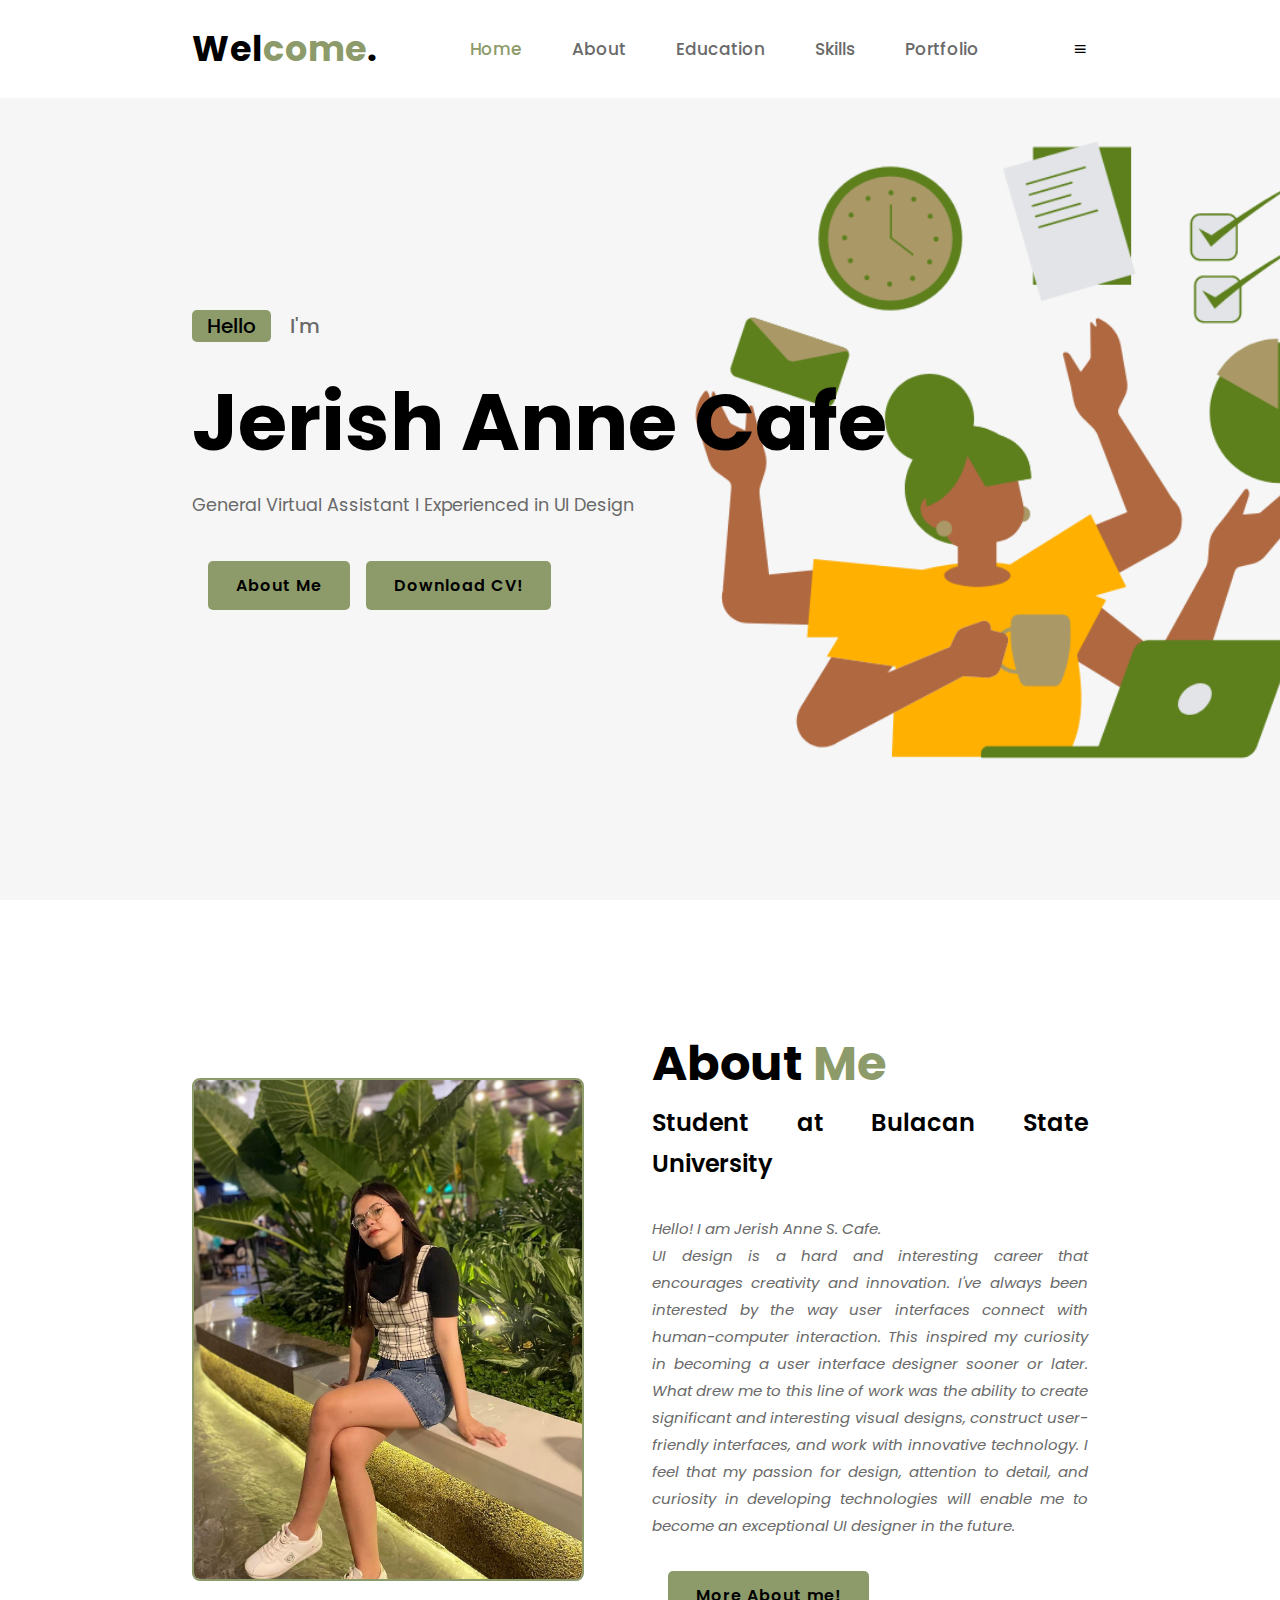
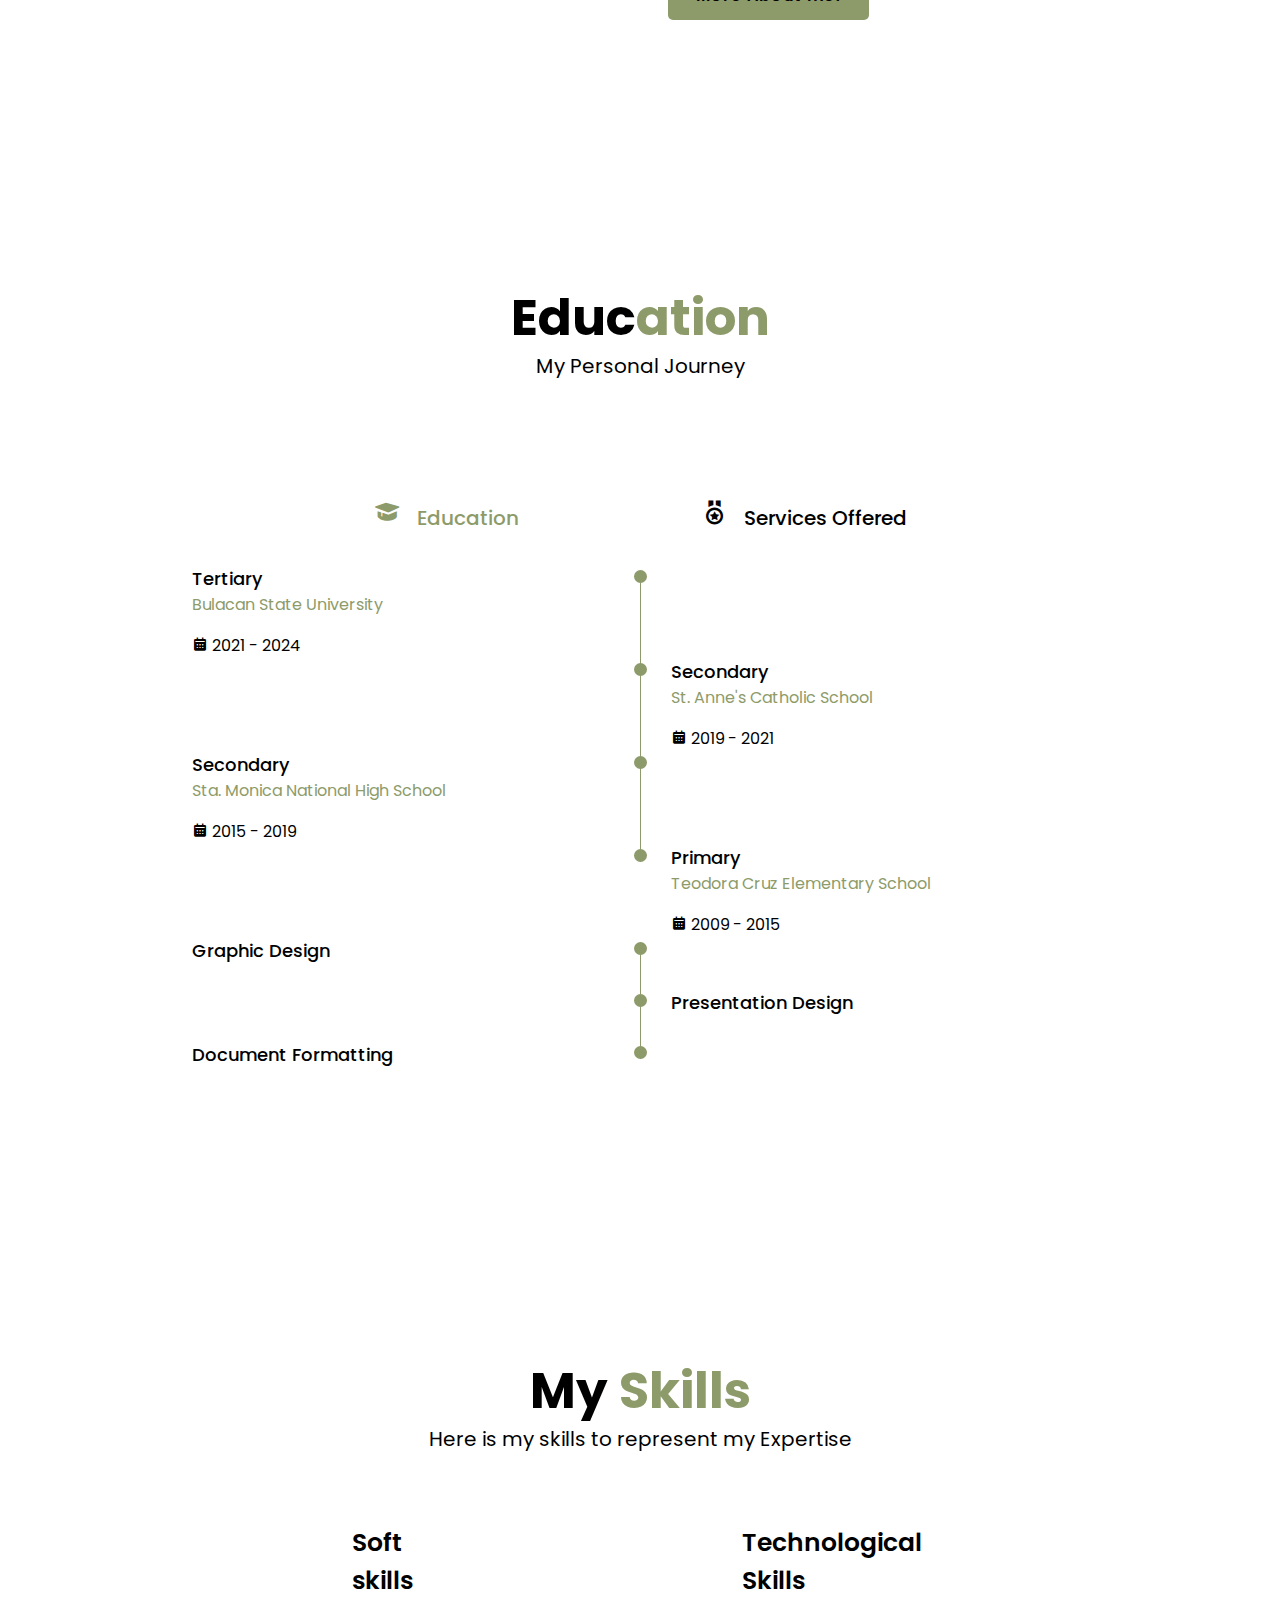
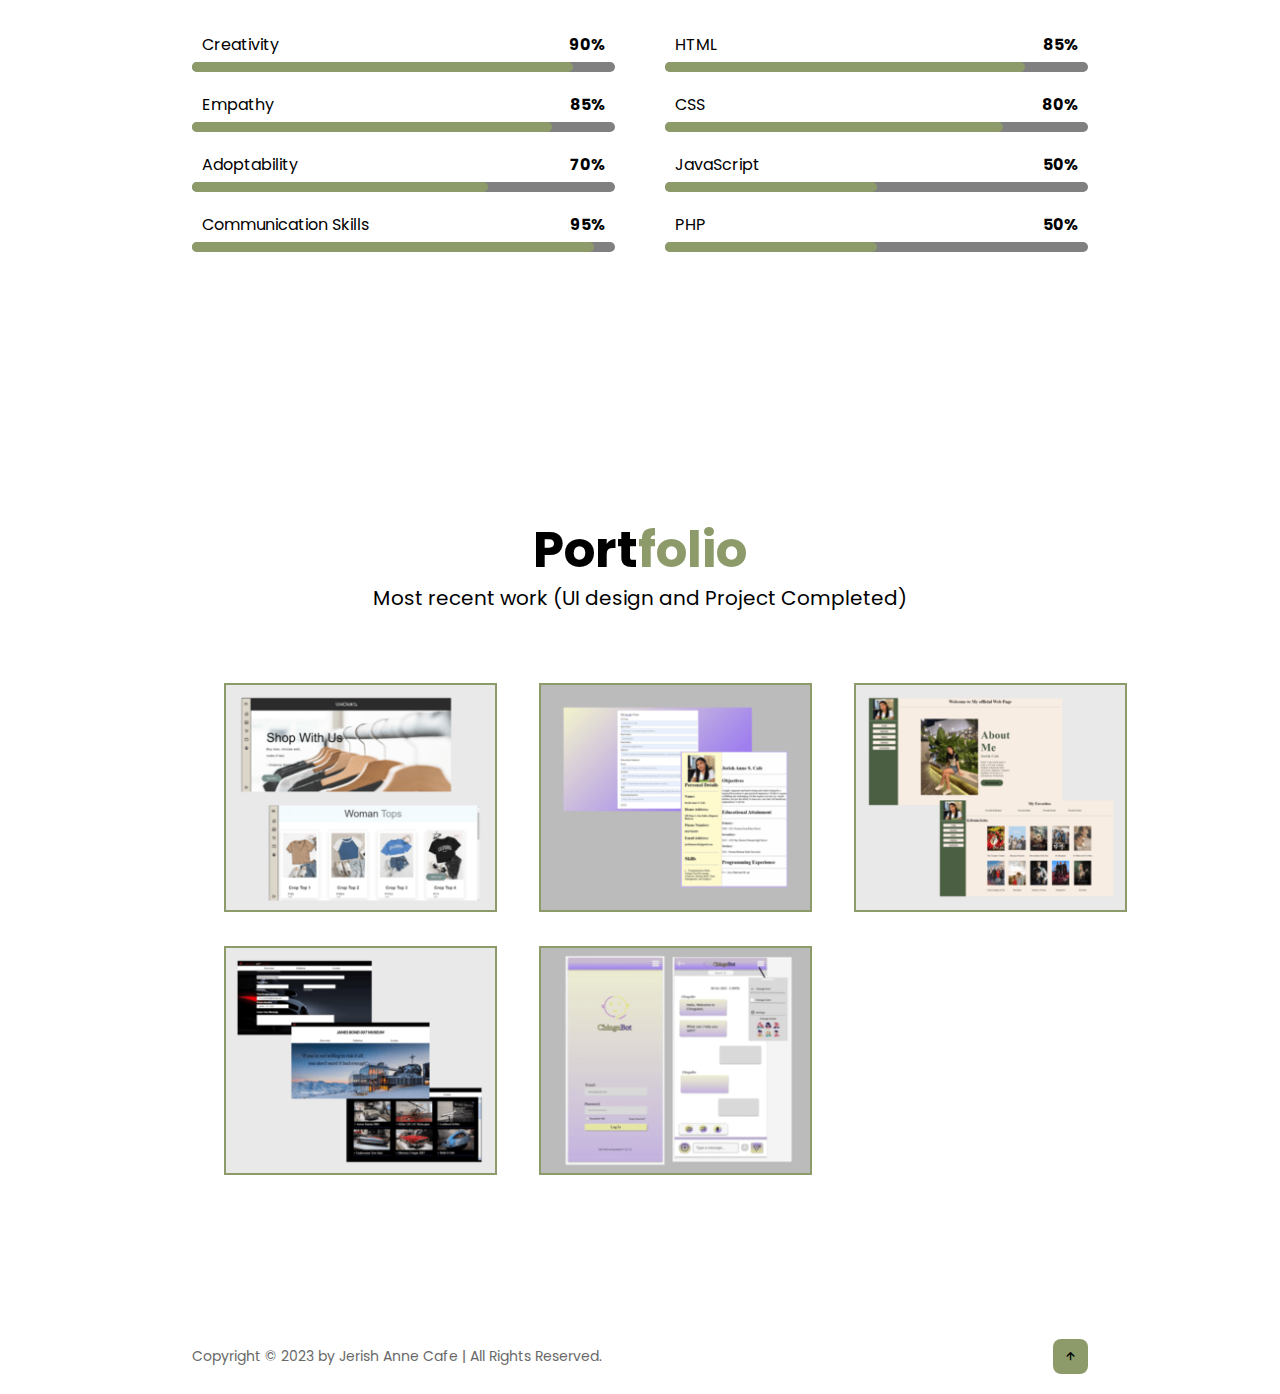
==== index.html @ bf2a4d66 "Update index.html" ====
<!DOCTYPE html>
<html lang="en">

<head>
    <meta charset="UTF-8">
    <meta name="viewport" content="width=device-width, initial-scale=1.0">
    <title> E-Portfolio Website</title>
    <!-- Custom Css Link-->
    <link rel="stylesheet" type="text/css" href="css/style.css">

    <link rel="stylesheet" href="https://unpkg.com/boxicons@latest/css/boxicons.min.css">

    <link rel="preconnect" href="https://fonts.googleapis.com">
    <link rel="preconnect" href="https://fonts.gstatic.com" crossorigin>
    <link href="https://fonts.googleapis.com/css2?family=Poppins:wght@300;400;500;600;700;800;900&display=swap" rel="stylesheet">

</head>

<body>
    <!-- ============================= Header ============================= -->
    <header>
        <a href="#" class="logo">Wel<span>come</span>.</a>

        <ul class="navlist">
            <li><a href="#home" class="active">Home</a></li>
            <li><a href="#about">About</a></li>
            <li><a href="#qualification">Education</a></li>  
            <li><a href="#skill">Skills</a></li>
            <li><a href="#portfolio">Portfolio</a></li>
        </ul>

        <div class="bx bx-menu" id="mennu-icon">
        </div>
    </header>

    <!-- ============================= Home Section ============================= -->
    <section class="home" id="home">
        <div class="home-text">
            <div class="slide">
                <span class="one">Hello</span>
                <span class="two">I'm</span>
            </div>
            <h1>Jerish Anne Cafe</h1>
            <p> General Virtual Assistant I Experienced in UI Design</p>
            <div class="button">
                <a href="#about" class="btn">About Me</a>
                <a href="file/cv.pdf" download="" target="_blank" class="btn">Download CV!</a>
            </div>
        </div>
    </section>

    <!-- ============================= About Me Section ============================= -->
    <section class="about" id="about">
        <div class="about-img">
            <img src="img/self1.jpg">
        </div>

        <div class="about-text">
            <h2>About <span>Me</span></h2>
            <h5>Student at Bulacan State University</h5>
            <p><i>Hello! I am Jerish Anne S. Cafe. <br>
                    UI design is a hard and interesting
                    career that encourages creativity
                    and innovation. I've always been
                    interested by the way user interfaces
                    connect with human-computer interaction.
                    This inspired my curiosity in becoming a
                    user interface designer sooner or later.
                    What drew me to this line of work was the
                    ability to create significant and interesting
                    visual designs, construct user-friendly interfaces,
                    and work with innovative technology. I feel
                    that my passion for design, attention to detail,
                    and curiosity in developing technologies will
                    enable me to become an exceptional UI
                    designer in the future.</i></p>
            <div class="button">
                <a href="more.html" class="btn-m">More About me!</a>
            </div>
        </div>
    </section>

    <!-- ============================= Education Section ============================= -->
    <section class="qualification section" id="qualification">
        <div class="educheader">
            <h2>Educ<span>ation</span></h2>
            <p>My Personal Journey</p>
        </div>

        <div class="qualification_container container">
            <div class="qualification_tabs">
                <div class="qualification_button button--flex qualification__active" data-target='#education'>
                    <i class="bx bxs-graduation qualification_icon"></i>
                    Education
                </div>

                <div class="qualification_button button--flex" data-target='#achievements'>
                    <i class="bx bx-medal qualification_icon"></i>
                    Services Offered
                </div>
            </div>

            <div class="qualification_sections">
                <!-- ============================= Qualification Content 1 ============================= -->
                <div class="qualification_content qualification__active" data-content id="education">
                    <!-- ============================= Qualification 1 ============================= -->
                    <div class="qualification_data">
                        <div>
                            <h3 class="qualification_title">Tertiary</h3>
                            <span class="qualification_subtitle">Bulacan State University</span>
                            <div class="qualification_calendar">
                                <i class='bx bxs-calendar'></i>
                                2021 - 2024
                            </div>
                        </div>

                        <div>
                            <span class="qualification_rounder"></span>
                            <span class="qualification_line"></span>
                        </div>
                    </div>

                    <!-- ============================= Qualification 2 ============================= -->
                    <div class="qualification_data">
                        <div></div>

                        <div>
                            <span class="qualification_rounder"></span>
                            <span class="qualification_line"></span>
                        </div>

                        <div>
                            <h3 class="qualification_title">Secondary</h3>
                            <span class="qualification_subtitle">St. Anne's Catholic School</span>
                            <div class="qualification_calendar">
                                <i class='bx bxs-calendar'></i>
                                2019 - 2021
                            </div>
                        </div>
                    </div>

                    <!-- ============================= Qualification 3 ============================= -->
                    <div class="qualification_data">
                        <div>
                            <h3 class="qualification_title">Secondary</h3>
                            <span class="qualification_subtitle">Sta. Monica National High School</span>
                            <div class="qualification_calendar">
                                <i class='bx bxs-calendar'></i>
                                2015 - 2019
                            </div>
                        </div>

                        <div>
                            <span class="qualification_rounder"></span>
                            <span class="qualification_line"></span>
                        </div>
                    </div>

                    <!-- ============================= Qualification 4 ============================= -->
                    <div class="qualification_data">
                        <div></div>

                        <div>
                            <span class="qualification_rounder"></span>
                            <!-- <span class="qualification_line"></span> -->
                        </div>

                        <div>
                            <h3 class="qualification_title">Primary</h3>
                            <span class="qualification_subtitle">Teodora Cruz Elementary School</span>
                            <div class="qualification_calendar">
                                <i class='bx bxs-calendar'></i>
                                2009 - 2015
                            </div>
                        </div>
                    </div>

                </div>

                <!-- ============================= Qualification Content 2 ============================= -->
                <div class="qualification_content" data-content id="achievements">
                    <!-- ============================= Qualification 2.1 ============================= -->
                    <div class="qualification_data">
                        <div>
                            <h3 class="qualification_title">Administrative Task</h3>
                            <span class="qualification_subtitle"></span>
                            <div class="qualification_calendar">
                        
                            </div>
                        </div>

                        <div>
                            <span class="qualification_rounder"></span>
                            <span class="qualification_line"></span>
                        </div>
                    </div>

                    <!-- ============================= Qualification 2.2============================= -->
                    <div class="qualification_data">
                        <div></div>

                        <div>
                            <span class="qualification_rounder"></span>
                            <span class="qualification_line"></span>
                        </div>

                        <div>
                            <h3 class="qualification_title">UI Design</h3>
                            <span class="qualification_subtitle"></span>
                                
                                
                            </div>
                        </div>
                    </div>

                    <!-- ============================= Qualification 2.3 ============================= -->
                    <div class="qualification_data">
                        <div>
                            <h3 class="qualification_title">Graphic Design</h3>
                            <span class="qualification_subtitle"></span>
                        
                        </div>

                        <div>
                            <span class="qualification_rounder"></span>
                            <span class="qualification_line"></span>
                        </div>
                    </div>

                    <!-- ============================= Qualification 2.2============================= -->
                    <div class="qualification_data">
                        <div></div>

                        <div>
                            <span class="qualification_rounder"></span>
                            <span class="qualification_line"></span>
                        </div>

                        <div>
                            <h3 class="qualification_title">Presentation Design</h3>
                           <span class="qualification_subtitle"></span>
                          
                        </div>
                    </div>

                    <!-- ============================= Qualification 2.3 ============================= -->
                    <div class="qualification_data">
                        <div>
                            <h3 class="qualification_title">Document Formatting</h3>
                            <span class="qualification_subtitle"></span>
                             
                        </div>

                        <div>
                            <span class="qualification_rounder"></span>
                        </div>
                    </div>

                </div>
            </div>
        </div>
    </section>

    <!-- ============================= Skills Section ============================= -->
    <section class="skills" id="skill">
        <div class="skillheader">
            <h2>My <span>Skills</span></h2>
            <p>Here is my skills to represent my Expertise</p>
        </div>

        <div class="skills-container container">
            <div class="skills_tabs">
                <div class="skills_title">
                    Soft skills
                </div>

                <div class="skills_title">
                    Technological Skills
                </div>
            </div>
            <div class="skill_main">
                <div class="skill_bar">
                    <div class="info">
                        <p>Creativity</p>
                        <p class="percent">90%</p>
                    </div>

                    <div class="bar">
                        <span class="creativity"></span>
                    </div>
                </div>

                <div class="skill_bar">
                    <div class="info">
                        <p>HTML</p>
                        <p class="percent">85%</p>
                    </div>

                    <div class="bar">
                        <span class="html"></span>
                    </div>
                </div>

                <div class="skill_bar">
                    <div class="info">
                        <p>Empathy</p>
                        <p class="percent">85%</p>
                    </div>

                    <div class="bar">
                        <span class="empathy"></span>
                    </div>
                </div>

                <div class="skill_bar">
                    <div class="info">
                        <p>CSS</p>
                        <p class="percent">80%</p>
                    </div>

                    <div class="bar">
                        <span class="css"></span>
                    </div>
                </div>

                <div class="skill_bar">
                    <div class="info">
                        <p>Adoptability</p>
                        <p class="percent">70%</p>
                    </div>

                    <div class="bar">
                        <span class="adoptability"></span>
                    </div>
                </div>

                <div class="skill_bar">
                    <div class="info">
                        <p>JavaScript</p>
                        <p class="percent">50%</p>
                    </div>

                    <div class="bar">
                        <span class="java"></span>
                    </div>
                </div>

                <div class="skill_bar">
                    <div class="info">
                        <p>Communication Skills</p>
                        <p class="percent">95%</p>
                    </div>

                    <div class="bar">
                        <span class="communication"></span>
                    </div>
                </div>

                <div class="skill_bar">
                    <div class="info">
                        <p>PHP</p>
                        <p class="percent">50%</p>
                    </div>

                    <div class="bar">
                        <span class="php"></span>
                    </div>
                </div>

            </div>
    </section>

    <!-- ============================= Portfolio Section ============================= -->
    <section class="portfolio" id="portfolio">
        <div class="portfolioheader">
            <h2>Port<span>folio</span></h2>
            <p>Most recent work (UI design and Project Completed)</p>
        </div>

        <div class="row">
            <div class="portfolio_item" data-category="project">
                <div class="portfolio_item_inner">
                    <div class="portfolio_item_thumbnail">
                        <img src="img/project1.png" alt="">
                        <div class="mask"></div>
                    </div>
                    <span class="term">Project</span>
                    <h3 class="portfolio_item_title">Ecommerce Website</h3>
                </div>
            </div>

            <div class="portfolio_item" data-category="project">
                <div class="portfolio_item_inner">
                    <div class="portfolio_item_thumbnail">
                        <img src="img/project2.png" alt="">
                        <div class="mask"></div>
                    </div>
                    <span class="term">Project</span>
                    <h3 class="portfolio_item_title">Curriculum Vitae</h3>
                </div>
            </div>

            <div class="portfolio_item" data-category="design">
                <div class="portfolio_item_inner">
                    <div class="portfolio_item_thumbnail">
                        <img src="img/project3.png" alt="">
                        <div class="mask"></div>
                    </div>
                    <span class="term">Project</span>
                    <h3 class="portfolio_item_title">Online Resume</h3>
                </div>
            </div>

            <div class="portfolio_item" data-category="design">
                <div class="portfolio_item_inner">
                    <div class="portfolio_item_thumbnail">
                        <img src="img/design1.png" alt="">
                        <div class="mask"></div>
                    </div>
                    <span class="term">Design</span>
                    <h3 class="portfolio_item_title">Museum Website - Design</h3>
                </div>
            </div>

            <div class="portfolio_item" data-category="design">
                <div class="portfolio_item_inner">
                    <div class="portfolio_item_thumbnail">
                        <img src="img/design2.png" alt="">
                        <div class="mask"></div>
                    </div>
                    <span class="term">Design</span>
                    <h3 class="portfolio_item_title">Chingubot - Chatbot Design</h3>
                </div>
            </div>

        </div>
        </div>
        </div>
    </section>

    <!-- ============================= Footer Section ============================= -->
    <section class="end">
        <div class="last_text">
            <p>Copyright © 2023 by Jerish Anne Cafe | All Rights Reserved.</p>
        </div>

        <div class="top">
            <a href="#home"><i class='bx bx-up-arrow-alt'></i></a>
        </div>
    </section>
    <!-- ============================= Custom Js Link =============================  -->

    <script type="text/javascript" src="script.js"></script>


</body>
</html>
---- css/style.css ----
*{
    padding: 0;
    margin: 0;
    box-sizing: border-box;
    font-family: 'Poppins', sans-serif;
    text-decoration: none;
    list-style: none;
    scroll-behavior: smooth;
}
:root{
    --bg-color: white;
    --second-bg-color: #202020;
    --text-color: black;
    --second-color: #696969;
    --main-color: #8D9B6A;
    --big-font: 5rem;
    --h2-font: 3rem;
    --p-font: 1.1rem;
    --m-1-5: 1.5rem;
}
body{
    background: var(--bg-color);
    color: var(--text-color);
}
header{
    position: fixed;
    width: 100%;
    top: 0;
    right: 0;
    z-index: 1000;
    display: flex;
    align-items: center;
    justify-content: space-between;
    background: white;
    padding: 22px 15%;
    border-bottom: 1px solid transparent;
    transition: all .45s ease;
}
.logo{
    color: var(--text-color);
    font-size: 35px;
    font-weight: 700;
    letter-spacing: 1px;
}
span{
    color: var(--main-color);
}
.navlist{
    display: flex;
}
.navlist a{
    color: var(--second-color);
    font-size: 17px;
    font-weight: 500;
    margin: 0 25px;
    transition: all .45s ease;
}
.navlist a:hover{
    color: var(--main-color);
}
.navlist a.active{
    color: var(--main-color);
}
#menu-icon{
    font-size: 35px;
    color: var(--text-color);
    z-index: 10001;
    cursor: pointer;
    margin-left: 25px;
    display: none; 
}
section{
    padding: 140px 15% 120px;
}
.home{
    position: relative;
    height: 100vh;
    width: 100%;
    background-image: url("../img/home.jpg");
    background-size: cover;
    background-position: center;
    display: flex;
    align-items: center;
    justify-content: flex-start;
}
.slide{
    margin-bottom: 20px;
}
.one{
    display: inline-block;
    margin-right: 15px;
    height: 32px;
    padding: 0 15px;
    line-height: 32px;
    font-size: 20px;
    font-weight: 500;
    border-radius: 5px;
    background: var(--main-color);
    color: var(--text-color);
}
.two{
    display: inline-block;
    color: var(--second-color);
    font-size: 20px;
    font-weight: 500;
}
.home-text h1{
    font-size: var(--big-font);
    font-weight: 700;
    color: var(--text-color);
    list-style: 1.1;
    margin: 0 0 8px;
}
.home-text h3{
    color: var(--text-color);
    margin: 0 0 35px;
    font-size: 3rem;
    font-weight: 700;
    line-height: 1.1;
}
.home-text p{
    color: var(--second-color);
    font-size: var(--p-font);
    line-height: 1.8;
    margin-bottom: 40px;
}
.button{
    display: inline-flex;
    align-items: center;
    justify-content: center;
}
.btn{
    display: inline-block;
    padding: 12px 28px;
    background: var(--main-color);
    border-radius: 5px;
    color: var(--text-color);
    font-size: 1rem;
    letter-spacing: 1px;
    font-weight: 600;
    transition: all .45s ease;
    margin-left: 1rem;
}
.btn:hover{
    transform: scale(0.9);
}
header.sticky{
    background: var(--bg-color);
    border-bottom: 1px solid black;
    padding: 12px 15%;
}
/* ============================= Home Page Design ============================= */
.about{
    display: grid;
    grid-template-columns: repeat(2, 1fr);
    align-items: center;
    gap: 1.5rem;
}
.about-img img{
    max-width: 530px;
    height: auto;
    width: 90%;
    border-radius: 8px;
}
.about-text h2{
    font-size: var(--h2-font);
    line-height: 1;
}
.about-text h5{
    font-size: 24px;
    font-weight: 600;
    color: var(--text-color);
    line-height: 1.7;
    margin: 15px 0 30px;
    text-align: justify;
}
.about-text p{
    color: var(--second-color);
    font-size: 15px;
    line-height: 1.8;
    margin-bottom: 2rem;
    text-align: justify;
    text-justify: inter-word;
}
.btn-m{
    display: inline-block;
    padding: 10px 28px;
    background: var(--main-color);
    border-radius: 5px;
    color: var(--text-color);
    font-size: 1rem;
    letter-spacing: 1px;
    font-weight: 600;
    transition: all .45s ease;
    margin-right: 1rem;
}
.btn-m:hover{
    transform: scale(0.9);
}
/* ============================= Certificates Design ============================= */
.certiheader{
    width: 100%;
    margin-bottom: 70px;
    display: grid;
    place-items: center;
    text-align: center;
}
.certiheader h2{
    font-size: 50px;
    margin-bottom: -5px;
}
.certiheader p{
    font-size: 20px;
}
.certiheader h2 span{
    color: var(--main-color);
}
img{
    max-width: 100%;
    height: auto;
    vertical-align: middle;
    display: inline-block;
    border: 2px solid var(--main-color);
}
.grid_wrapper > div {
    display: flex;
    justify-content: center;
    align-items: center;
}
.grid_wrapper > div > img {
    width: 100%;
    height: 100%;
    object-fit: cover;
    border-radius: 5px
}
.grid_wrapper {
    display: grid;
    grid-gap: 10px;
    grid-template-columns: repeat(auto-fit, minmax(250px, 1fr));
    grid-auto-rows: 200px;
    grid-auto-flow: dense;
}
.grid_wrapper .wide {
    grid-column: span 2;
}
.grid_wrapper .tall {
    grid-row: span 2;
}
.grid_wrapper .big {
    grid-column: span 2;
    grid-row: span 2;
}
/* ============================= Character References Design ============================= */
.references{
    padding: 40px 0;
    background: var(--bg-color);
    color: var(--second-bg-color);
    text-align: center;
}
.inner{
    max-width: 1000px;
    margin: auto;
    overflow: hidden;
    padding: 0 20px;
}
.border{
    width: 160px;
    height: 5px;
    background: var(--main-color);
    margin: 26px auto;
}
.rows{
    display: flex;
    flex-wrap: wrap;
    justify-content: center;
}
.col{
    flex: 33.33%;
    max-width: 33.33%;
    box-sizing: border-box;
    padding: 15px;
    /* display: grid;
    grid-template-columns: repeat(2, 1fr); */
}
.reference{
    background: #fff;
    padding: 30px;
}
.reference img{
    border: none;
    width: 100px;
    height: 100px;
    border-radius: 50%;
}
.name{
    font-size: 20px;
    text-transform: uppercase;
    margin: 20px 0;
}
.buttons{
    display: inline-flex;
    align-items: center;
    justify-content: center;
}
.btn-m{
    display: inline-block;
    padding: 12px 28px;
    background: var(--main-color);
    border-radius: 5px;
    color: var(--text-color);
    font-size: 1rem;
    letter-spacing: 1px;
    font-weight: 600;
    transition: all .45s ease;
    margin-left: 1rem;
}
.btn-m:hover{
    transform: scale(0.9);
}
/*============================= Qualification Page Design =============================*/
.educheader{
    width: 100%;
    margin-bottom: 70px;
    display: grid;
    place-items: center;
    text-align: center;
}
.educheader h2{
    font-size: 50px;
    margin-bottom: -5px;
}
.educheader p{
    font-size: 20px;
}
.educheader h2 span{
    color: var(--main-color);
}
.section_title{
    font-size: var(--h2-font);
    line-height: 1;
    text-align: center;
}
.section_subtitle{
    font-size: 24px;
    color: var(--main-color);
    text-align: center;
} 
.qualification_container{
    align-content: center;
}
.qualification_tabs{
    display: flex;
    justify-content: space-evenly;
    margin-top: 3rem;
    margin-bottom: 2rem;
}
.qualification_button{
    font-size: 20px;
    font-weight: 500;
    cursor: pointer;
    align-items: center;
}
.qualification_button:hover{
    color: var(--main-color);
}

.qualification_icon{
    font-size: 1.8rem;
    margin-right: 10px;
}
.qualification_data{
    display: grid;
    grid-template-columns: 1fr max-content 1fr;
    column-gap: 1.5rem;
}
.qualification_title{
    font-size: 18px;
    font-weight: 500;
}
.qualification_subtitle{
    display: inline-block;
    font-size: 16px;
    margin-bottom: 1rem;
}
.qualification_calendar{
    font-size: 1rem;
    color: var(--text-color);
}
.qualification_rounder{
    display: inline-block;
    width: 13px;
    height: 13px;
    background-color: var(--main-color);
    border-radius: 50%;
}
.qualification_line{
    display: block;
    width: 1px;
    height: 100%;
    background-color: var(--main-color);
    transform: translate(6px, -7px);
}
.qualification [data-content]{
    display: none; 
} 
.qualification__active[data-content]{
    display: block;
}
.qualification_button.qualification__active{
    color: var(--main-color);
}  
/*============================= Skills Page Design =============================*/
#skills{
    width: 100%;
    height: auto;
    padding: 20px 13%;
    background-color: var(--bg-color);
}
.skillheader{
    width: 100%;
    margin-bottom: 70px;
    display: grid;
    place-items: center;
    text-align: center;
}
.skillheader h2{
    font-size: 50px;
    margin-bottom: -5px;
}
.skillheader p{
    font-size: 20px;
}
.skillheader h2 span{
    color: var(--main-color);
}
.skills_tabs{
    display: flex;
    justify-content: space-evenly;
    margin-top: 2rem;
    margin-bottom: 2rem;
}
.skills_title{
    font-size: 25px;
    font-weight: 600;
    padding-left: 10rem;
    padding-right: 8rem;
    justify-content: center;

}
.skill_main{
    width: 100%;
    display: grid;
    grid-template-columns: repeat(2, 1fr);
    grid-column-gap: 50px;
    grid-row-gap: 20px;

}
.skill_main .skill_bar .info{
    display: flex;
    justify-content: space-between;
    padding: 0 10px;
}
.skill_bar .info .percent{
    font-weight: bold;
}
.skill_bar .bar{
    width: 100%;
    height: 10px;
    position: relative;
    background-color: gray;
    border-radius: 25px;
    margin-top: 5px;
}
.skill_bar .bar span{
    width: 50%;
    height: 100%;
    position: absolute;
    background-color: var(--main-color);
    border-radius: 25px;
}
.skill_bar .bar .creativity{
    width: 90%;
}
.skill_bar .bar .empathy{
    width: 85%;
}
.skill_bar .bar .adoptability{
    width: 70%;
}
.skill_bar .bar .communication{
    width: 95%;
}
.skill_bar .bar .html{
    width: 85%;
}
.skill_bar .bar .css{
    width: 80%;
}
.skill_bar .bar .java{
    width: 50%;
}
.skill_bar .bar .php{
    width: 50%;
}
/*============================= Portfolio Page Design =============================*/
.portfolioheader{
    width: 100%;
    margin-bottom: 70px;
    display: grid;
    place-items: center;
    text-align: center;
}
.portfolioheader h2{
    font-size: 50px;
    margin-bottom: -5px;
}
.portfolioheader p{
    font-size: 20px;
}
.portfolioheader h2 span{
    color: var(--main-color);
}
.row{
    display: grid;
    grid-template-columns: repeat(3, 2fr);
    grid-column-gap: 10px;
    grid-row-gap: 10px;
}
.portfolio_item{
    flex: 0 0 250%;
    max-width: 280%;  
    margin-bottom: 1.5rem;
    padding-left: 2rem;
}
.portfolio_item hide{
    display: none;
}
.portfolio_item show{
    display: block;
    animation: showItem 0.5s ease;
}
.portfolio_item_inner{
    position: relative;
    overflow: hidden;
    object-fit: contain;
    height: 229px;
    width: 273px; 
    align-items: center;
    justify-content: center;
}
.portfolio_item .mask{
    background: rgba(0,0,0,.9);
    position: absolute;
    left: 0;
    top: 0;
    height: 250%;
    width: 280%;
    opacity: 0;
    transition: 0.3s;
}
.portfolio_item_inner:hover .mask{
    opacity: 0.9;
}
.portfolio_item .term{
    color: #fff;
    background: var(--main-color);
    border-bottom-left-radius: 0.98rem;
    border-bottom-right-radius: 0.98rem;
    position: absolute;
    top: 0;
    left: 10px;
    font-size: 10px;
    display: inline-block;
    padding: 0.19rem 0.625rem;
    transform: translateY(-40px);
    transition: 0.3s;
}
.portfolio_item h3{
    color: #fff;
    font-size: 1.25rem;
    margin: 0 0 0.98rem;
    padding: 0 1.25rem;
    position: absolute;
    top: 3.75rem;
    transition: 0.3s;
    transform: translateY(30px);
    opacity: 0;
} 
.portfolio_item_inner:hover h3, .portfolio_item_inner:hover span{
    opacity: 1;
    transform: translateY(0);
}
/*============================= Footer Design =============================*/
.end{
    padding: 20px 15%;
    display: flex;
    flex-wrap: wrap;
    align-items: center;
    justify-content: space-between;
    gap: 2rem;
    background: var(--bg-color);
}
.last_text p{
    color: var(--second-color);
    font-size: 14px;
}
.top i{
    padding: 10px;
    border-radius: 8px;
    font-size: 15px;
    color: var(--text-color);
    background: var(--main-color);
}
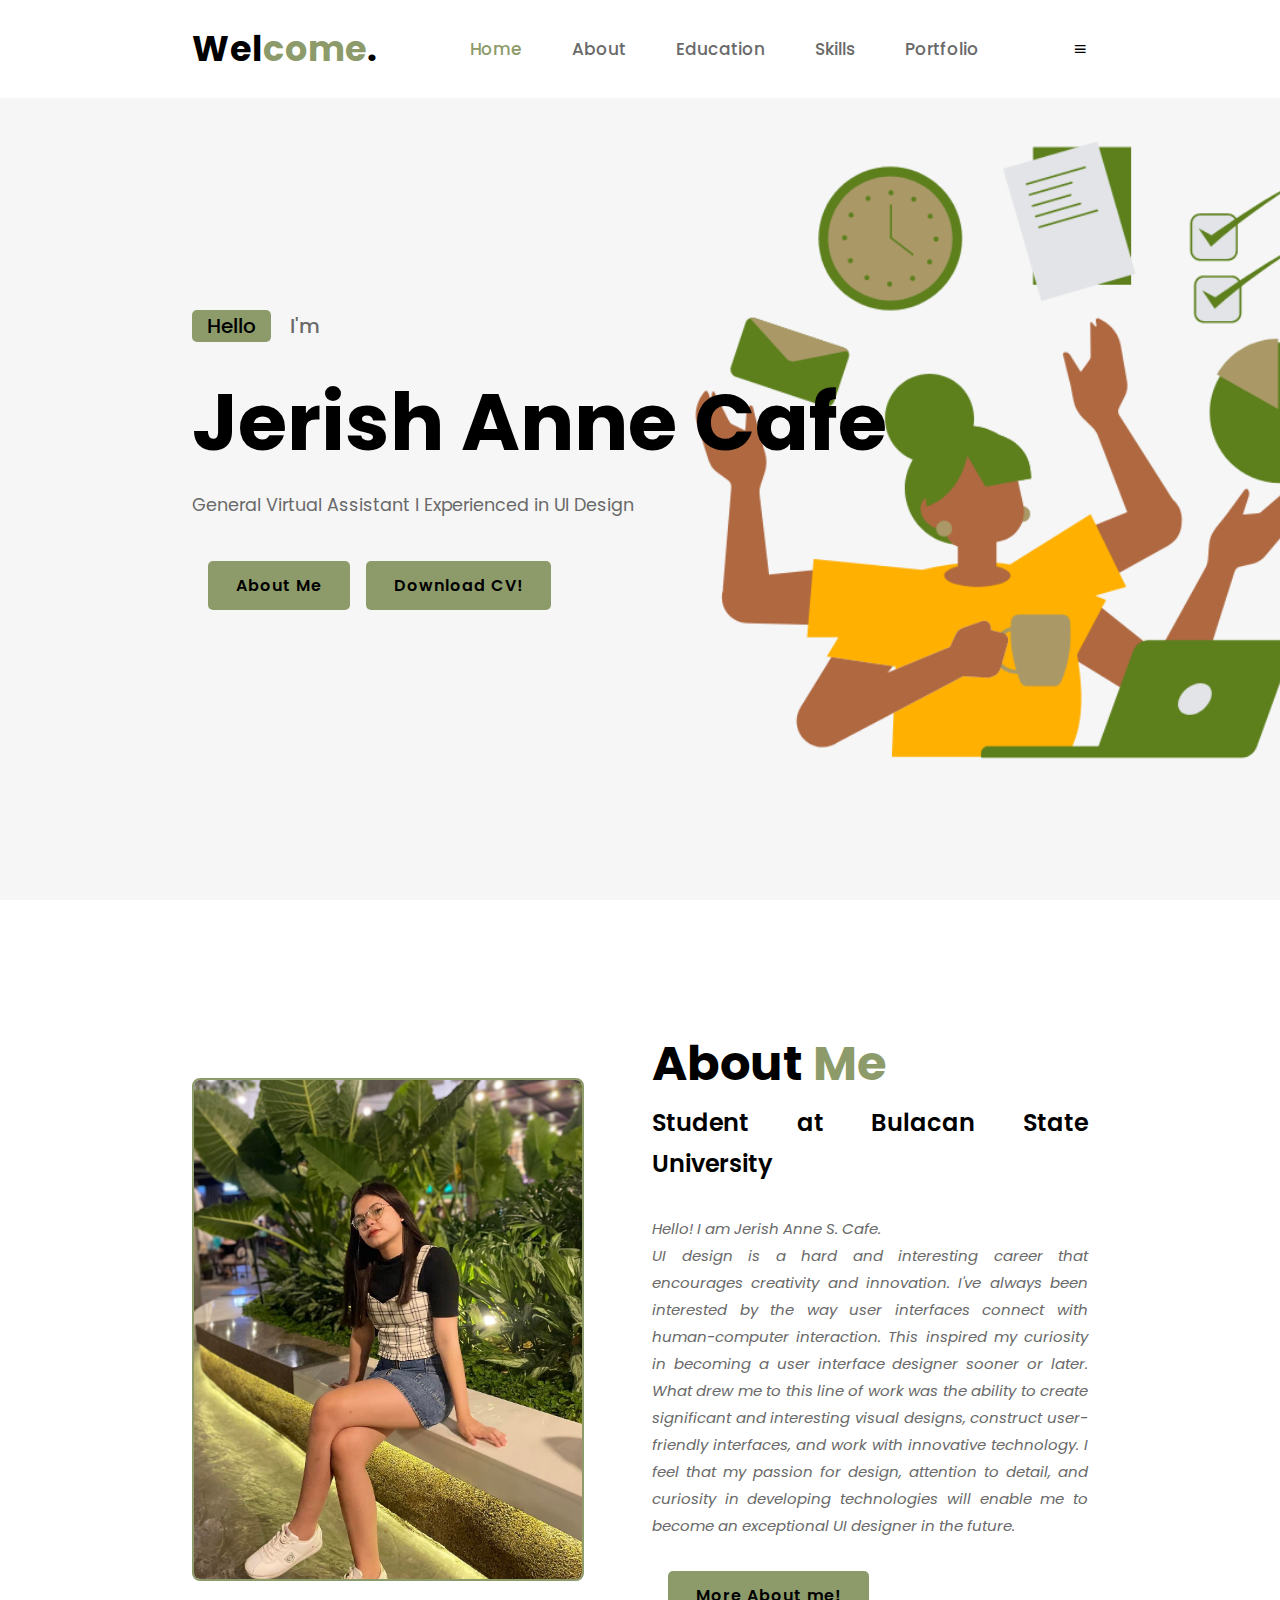
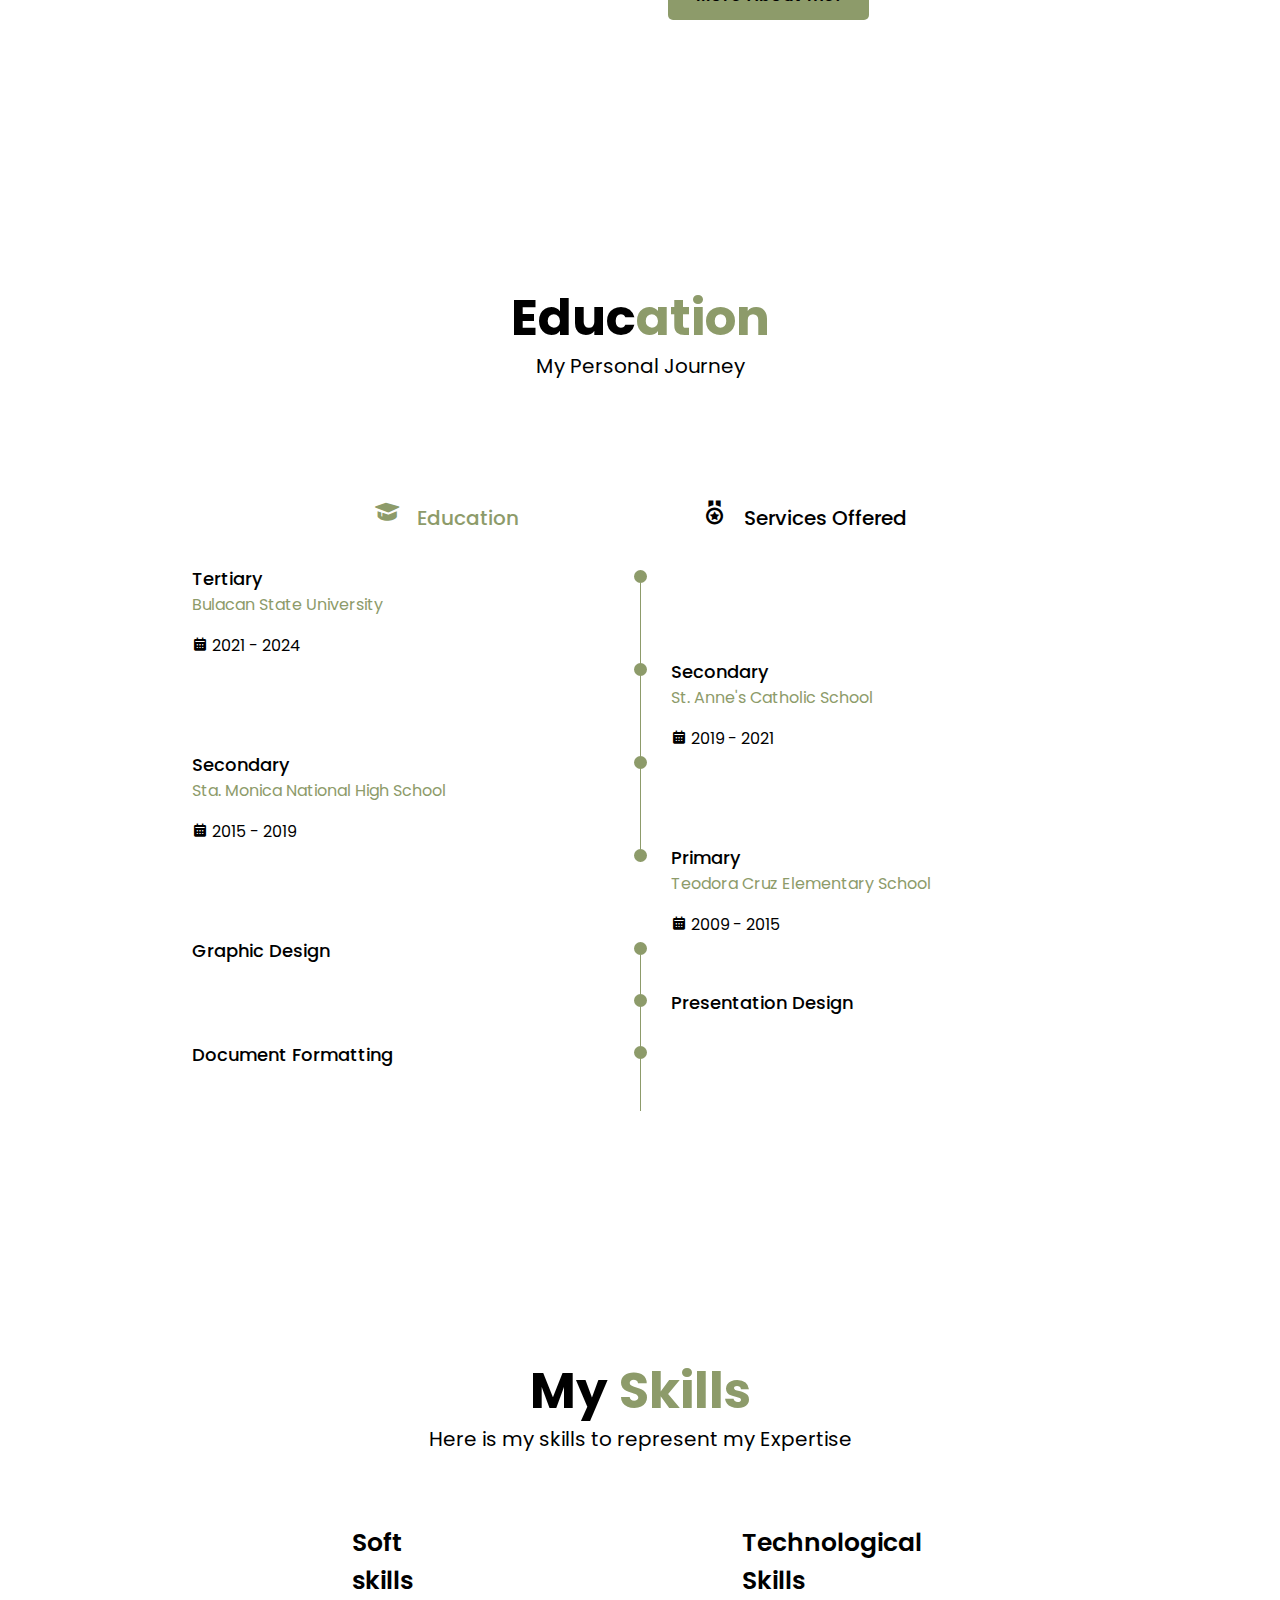
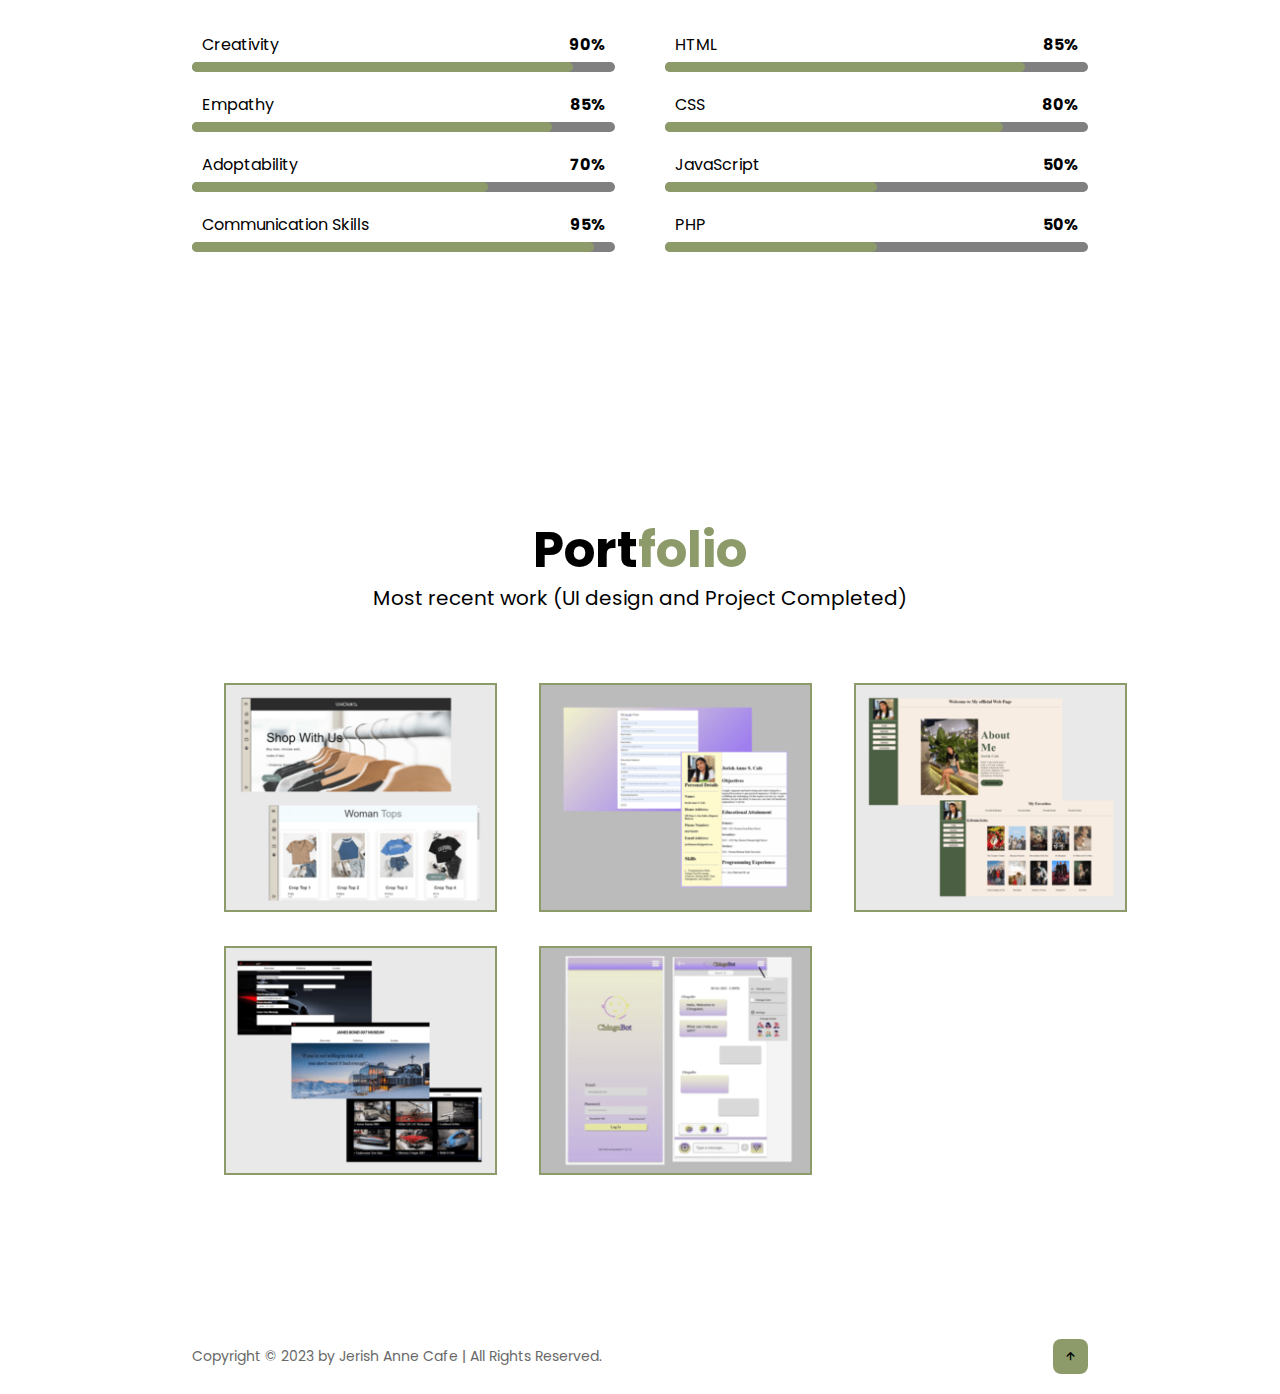
==== commit 25d8357d: "Update index.html" ====
--- a/index.html
+++ b/index.html
@@ -213,21 +213,23 @@
                         </div>
                     </div>
 
-                    <!-- ============================= Qualification 2.3 ============================= -->
+                <!-- ============================= Qualification 2.3 ============================= -->
                     <div class="qualification_data">
                         <div>
                             <h3 class="qualification_title">Graphic Design</h3>
                             <span class="qualification_subtitle"></span>
+                            <div class="qualification_calendar">
                         
-                        </div>
-
-                        <div>
-                            <span class="qualification_rounder"></span>
-                            <span class="qualification_line"></span>
-                        </div>
-                    </div>
-
-                    <!-- ============================= Qualification 2.2============================= -->
+                            </div>
+                        </div>
+
+                        <div>
+                            <span class="qualification_rounder"></span>
+                            <span class="qualification_line"></span>
+                        </div>
+                    </div>
+
+                <!-- ============================= Qualification 2.4 ============================= -->
                     <div class="qualification_data">
                         <div></div>
 
@@ -237,25 +239,32 @@
                         </div>
 
                         <div>
-                            <h3 class="qualification_title">Presentation Design</h3>
-                           <span class="qualification_subtitle"></span>
-                          
-                        </div>
-                    </div>
-
-                    <!-- ============================= Qualification 2.3 ============================= -->
+                            <h3 class="qualification_title">Presentation Design </h3>
+                            <span class="qualification_subtitle"></span>
+                                
+                                
+                            </div>
+                        </div>
+                    </div>
+
+            <!-- ============================= Qualification 2.5 ============================= -->
                     <div class="qualification_data">
                         <div>
                             <h3 class="qualification_title">Document Formatting</h3>
                             <span class="qualification_subtitle"></span>
-                             
-                        </div>
-
-                        <div>
-                            <span class="qualification_rounder"></span>
-                        </div>
-                    </div>
-
+                            <div class="qualification_calendar">
+                        
+                            </div>
+                        </div>
+
+                        <div>
+                            <span class="qualification_rounder"></span>
+                            <span class="qualification_line"></span>
+                        </div>
+                    </div>
+
+
+                
                 </div>
             </div>
         </div>
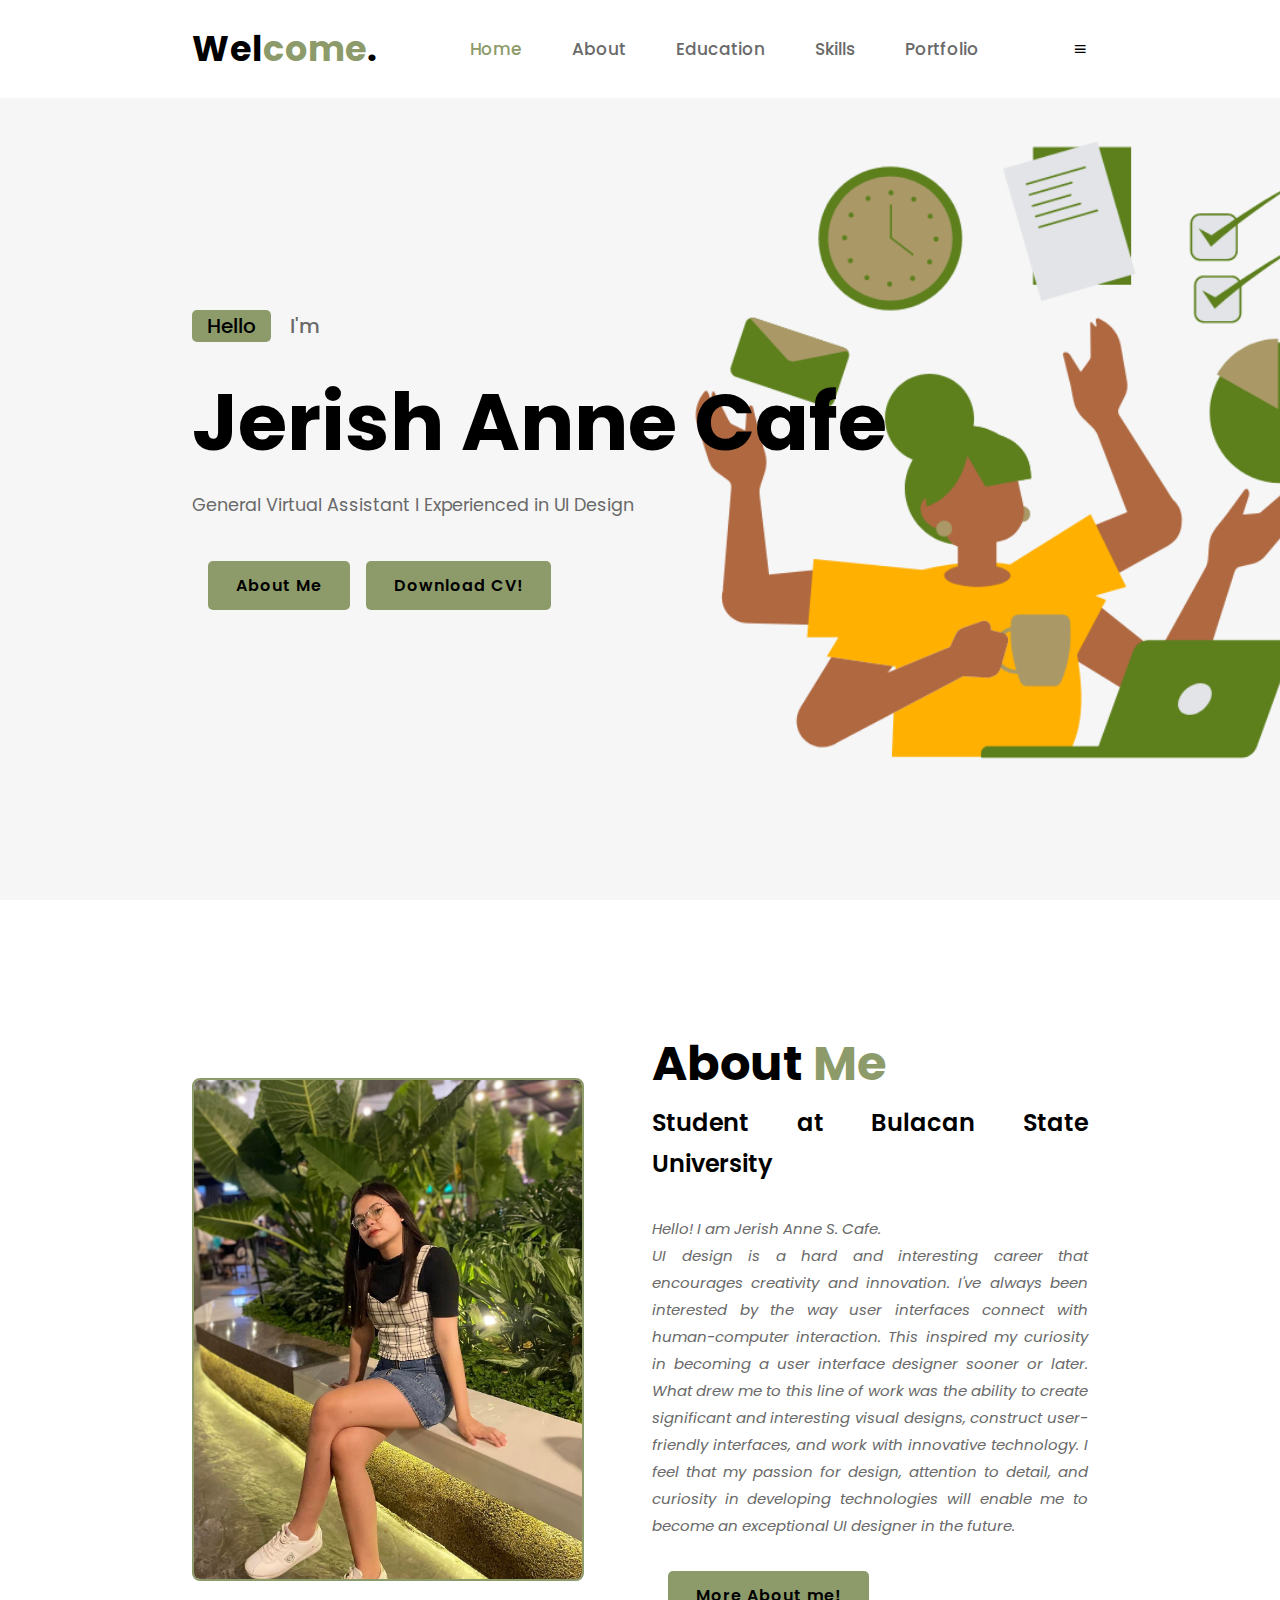
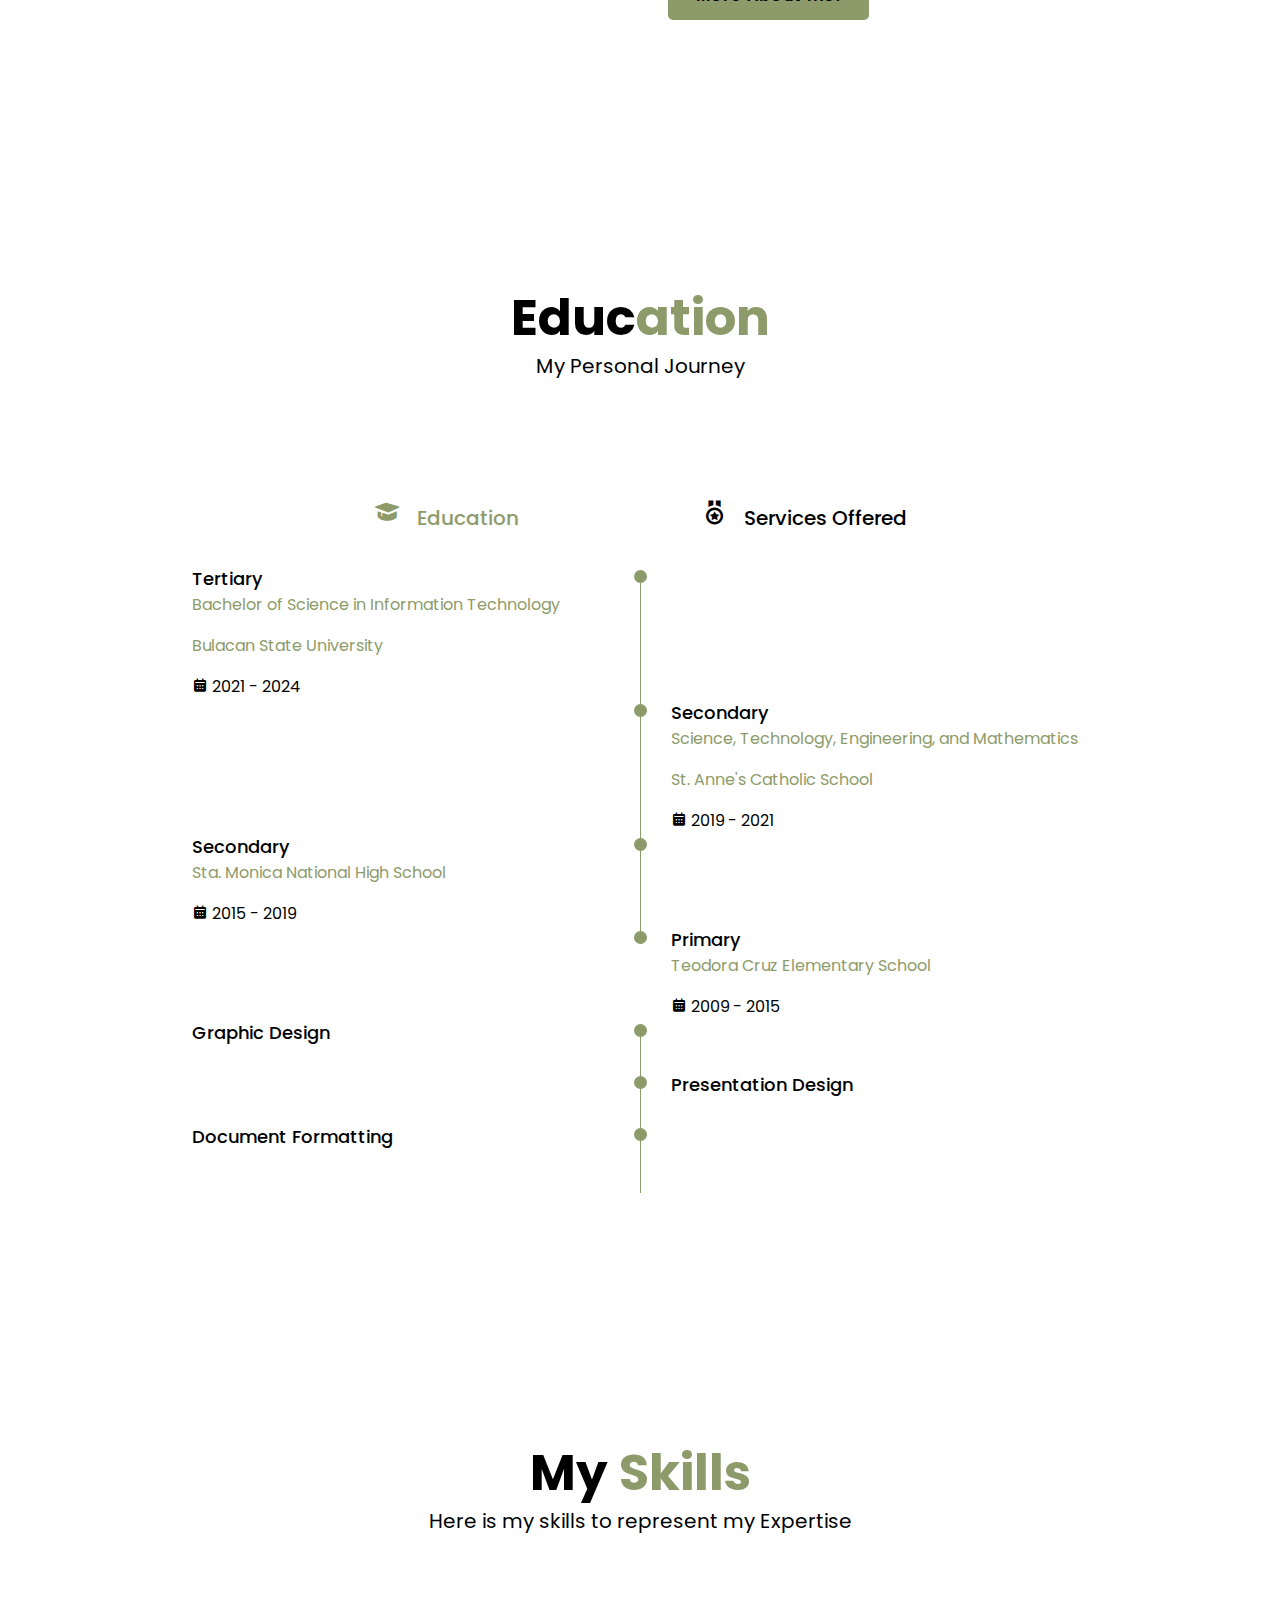
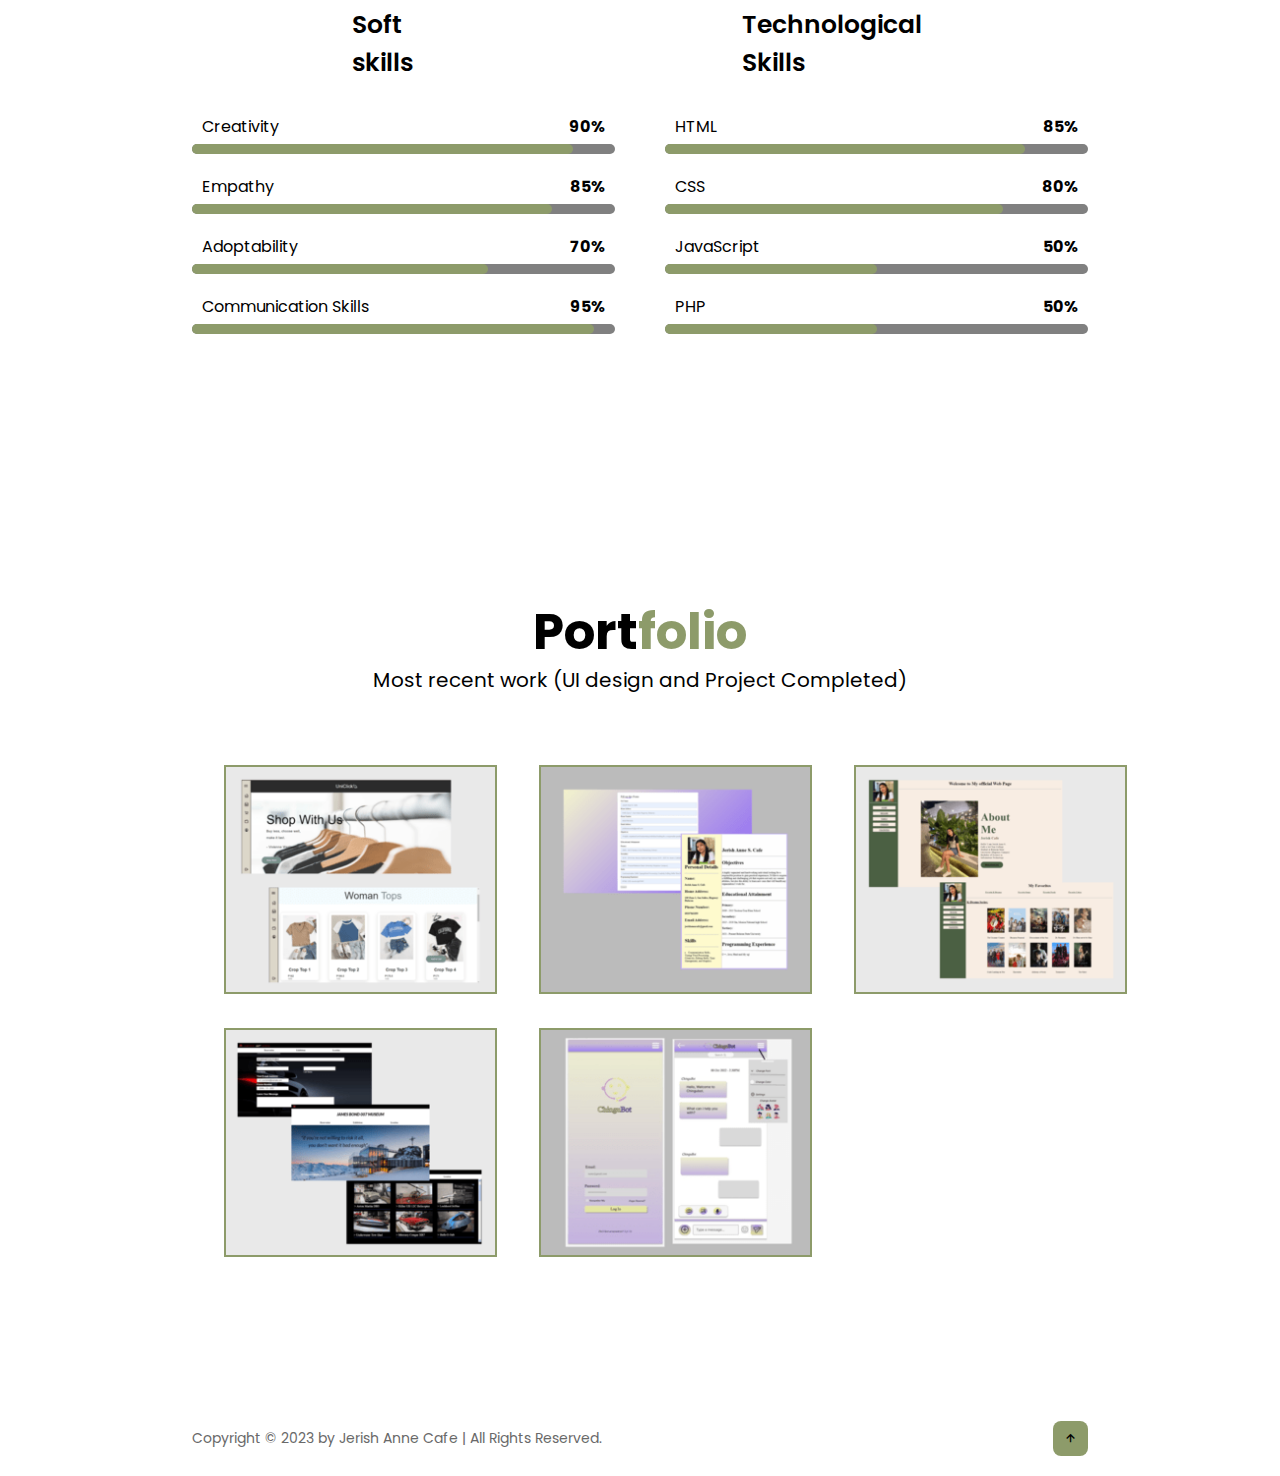
==== commit b8af349e: "Update index.html" ====
--- a/index.html
+++ b/index.html
@@ -107,6 +107,7 @@
                     <div class="qualification_data">
                         <div>
                             <h3 class="qualification_title">Tertiary</h3>
+                            <span class="qualification_subtitle">Bachelor of Science in Information Technology</span>
                             <span class="qualification_subtitle">Bulacan State University</span>
                             <div class="qualification_calendar">
                                 <i class='bx bxs-calendar'></i>
@@ -131,6 +132,7 @@
 
                         <div>
                             <h3 class="qualification_title">Secondary</h3>
+                            <span class="qualification_subtitle">Science, Technology, Engineering, and Mathematics</span>
                             <span class="qualification_subtitle">St. Anne's Catholic School</span>
                             <div class="qualification_calendar">
                                 <i class='bx bxs-calendar'></i>
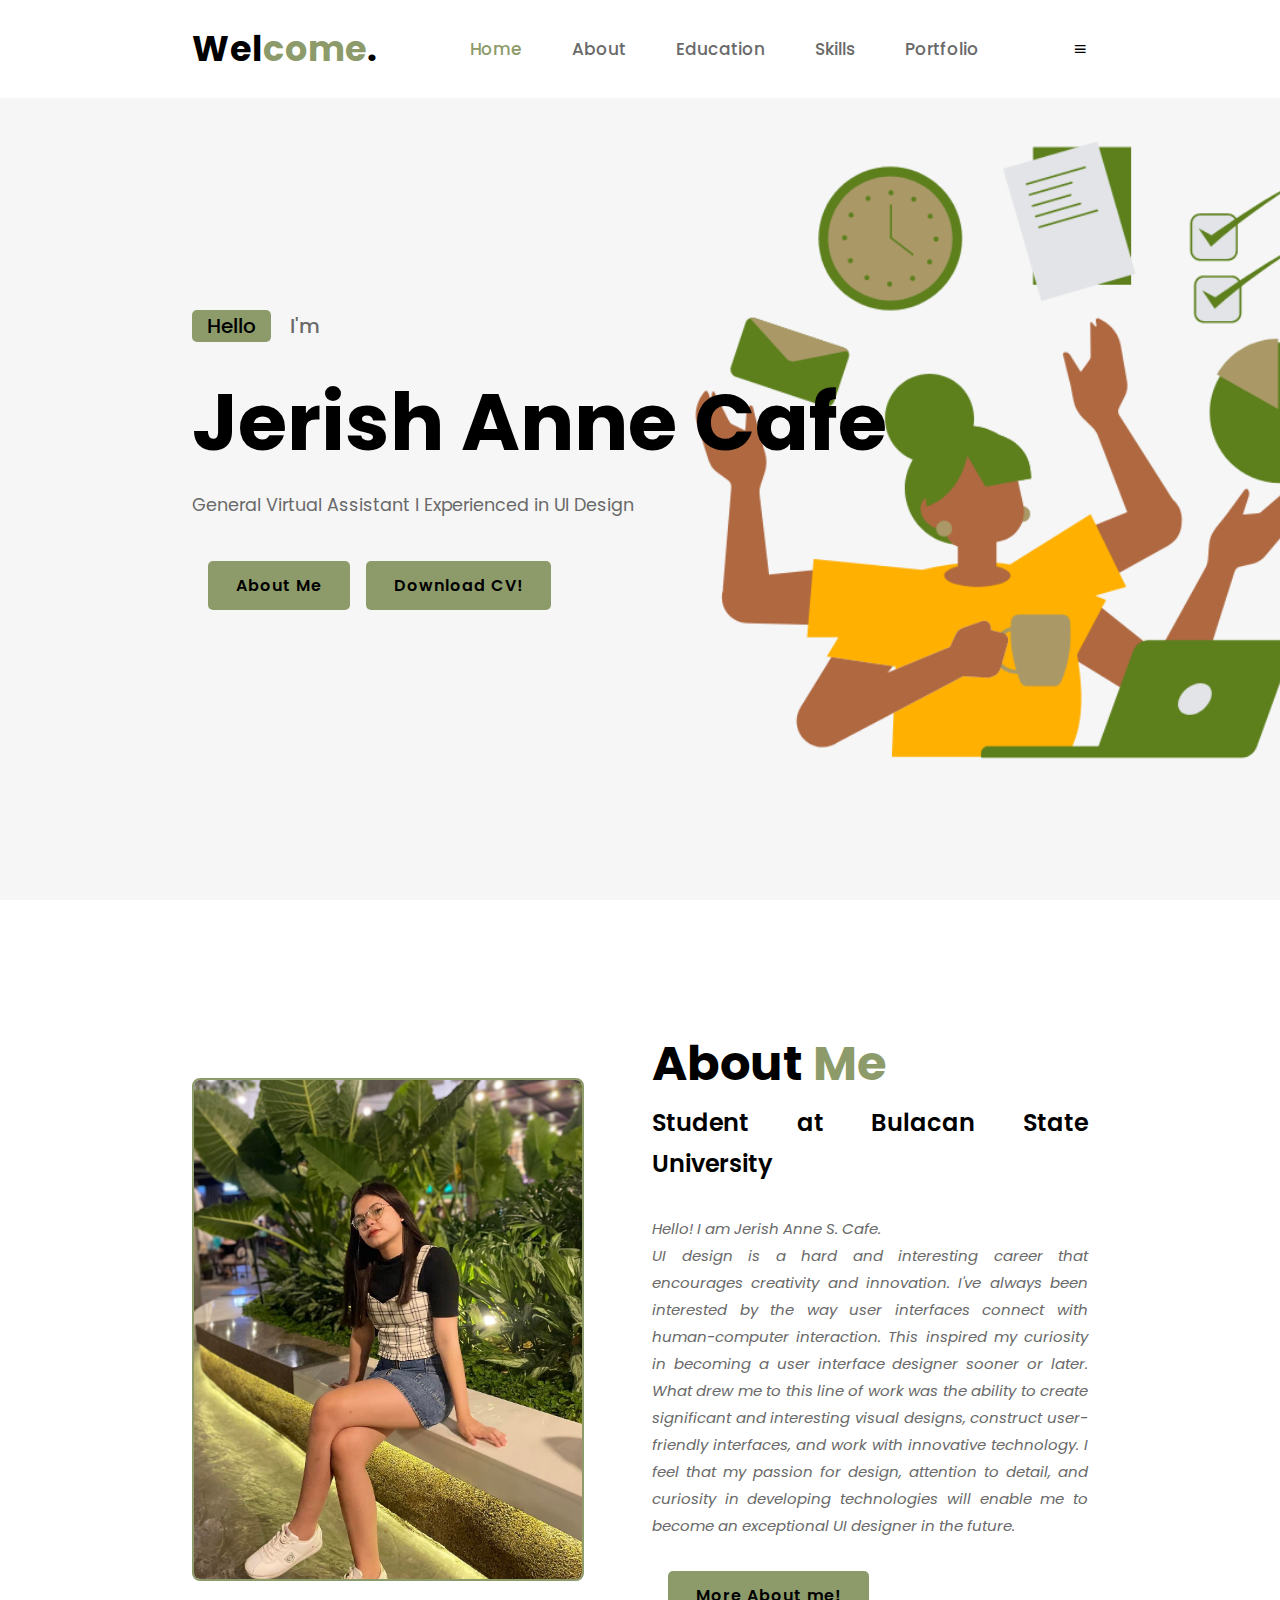
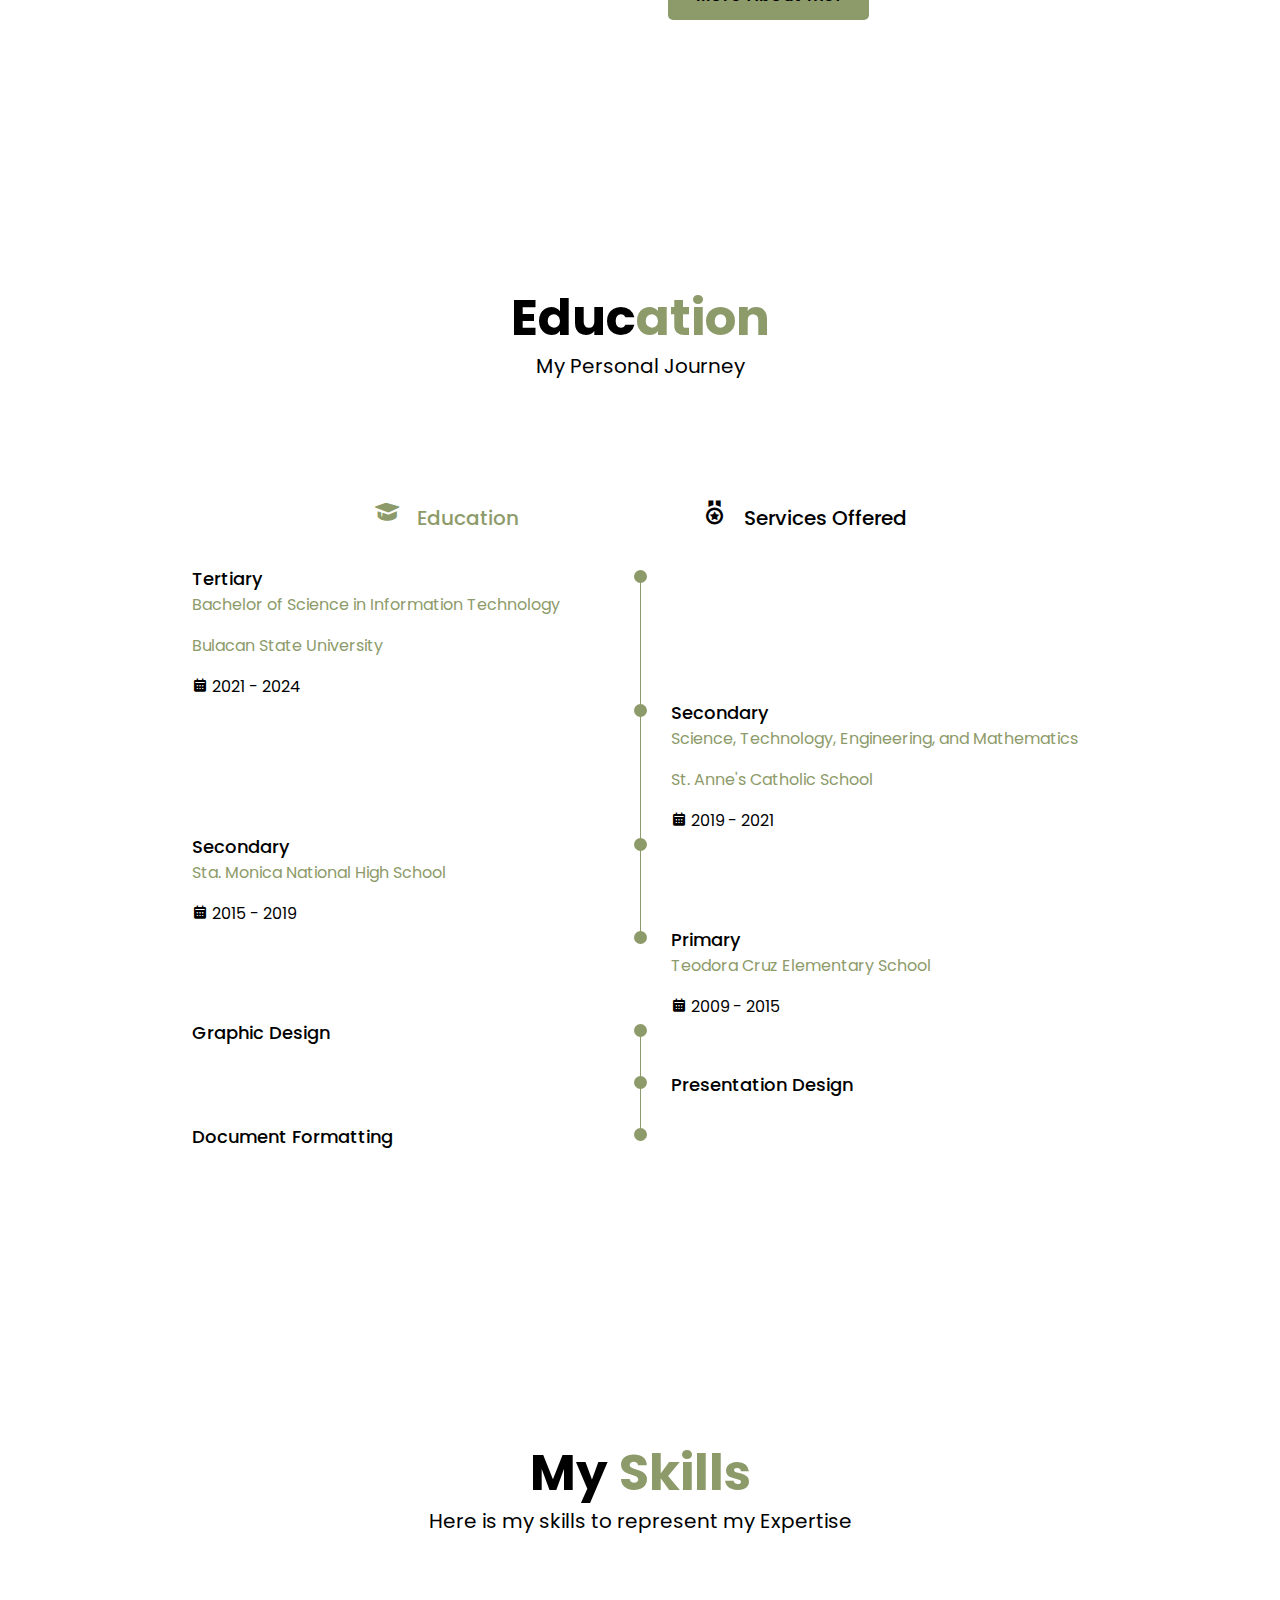
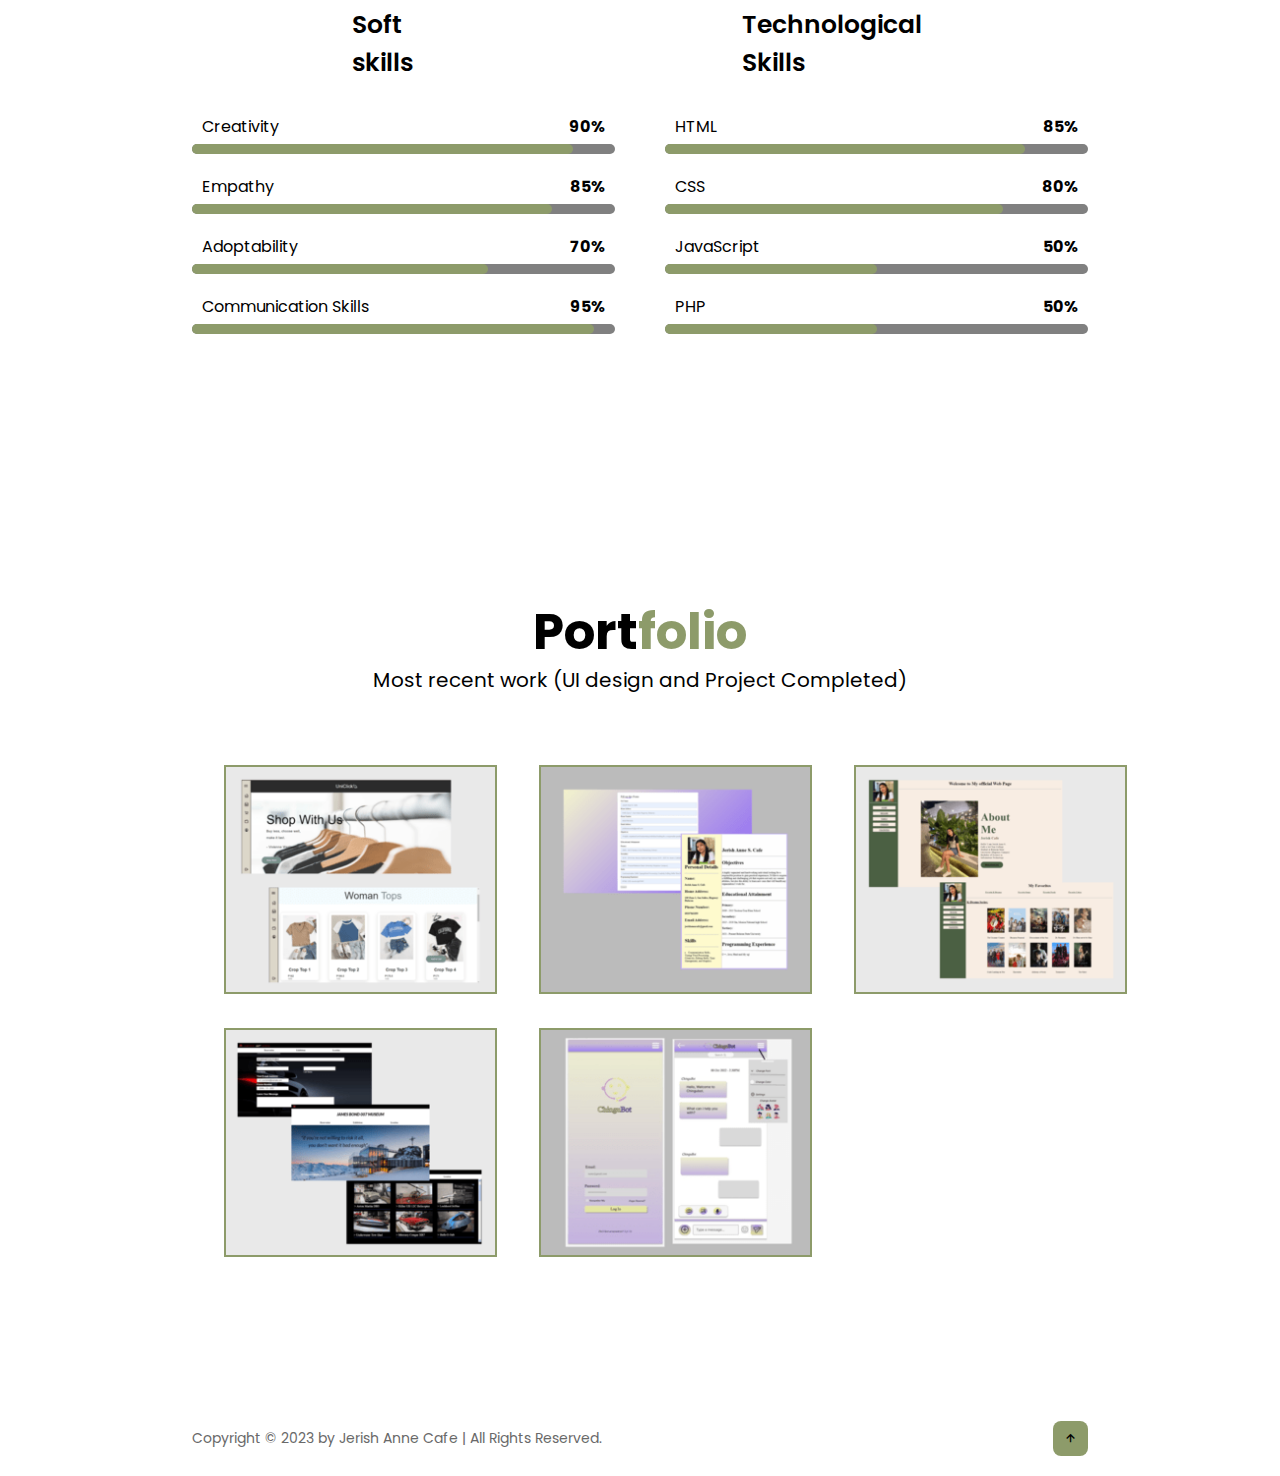
==== commit c12116e8: "Update index.html" ====
--- a/index.html
+++ b/index.html
@@ -261,7 +261,6 @@
 
                         <div>
                             <span class="qualification_rounder"></span>
-                            <span class="qualification_line"></span>
                         </div>
                     </div>
 
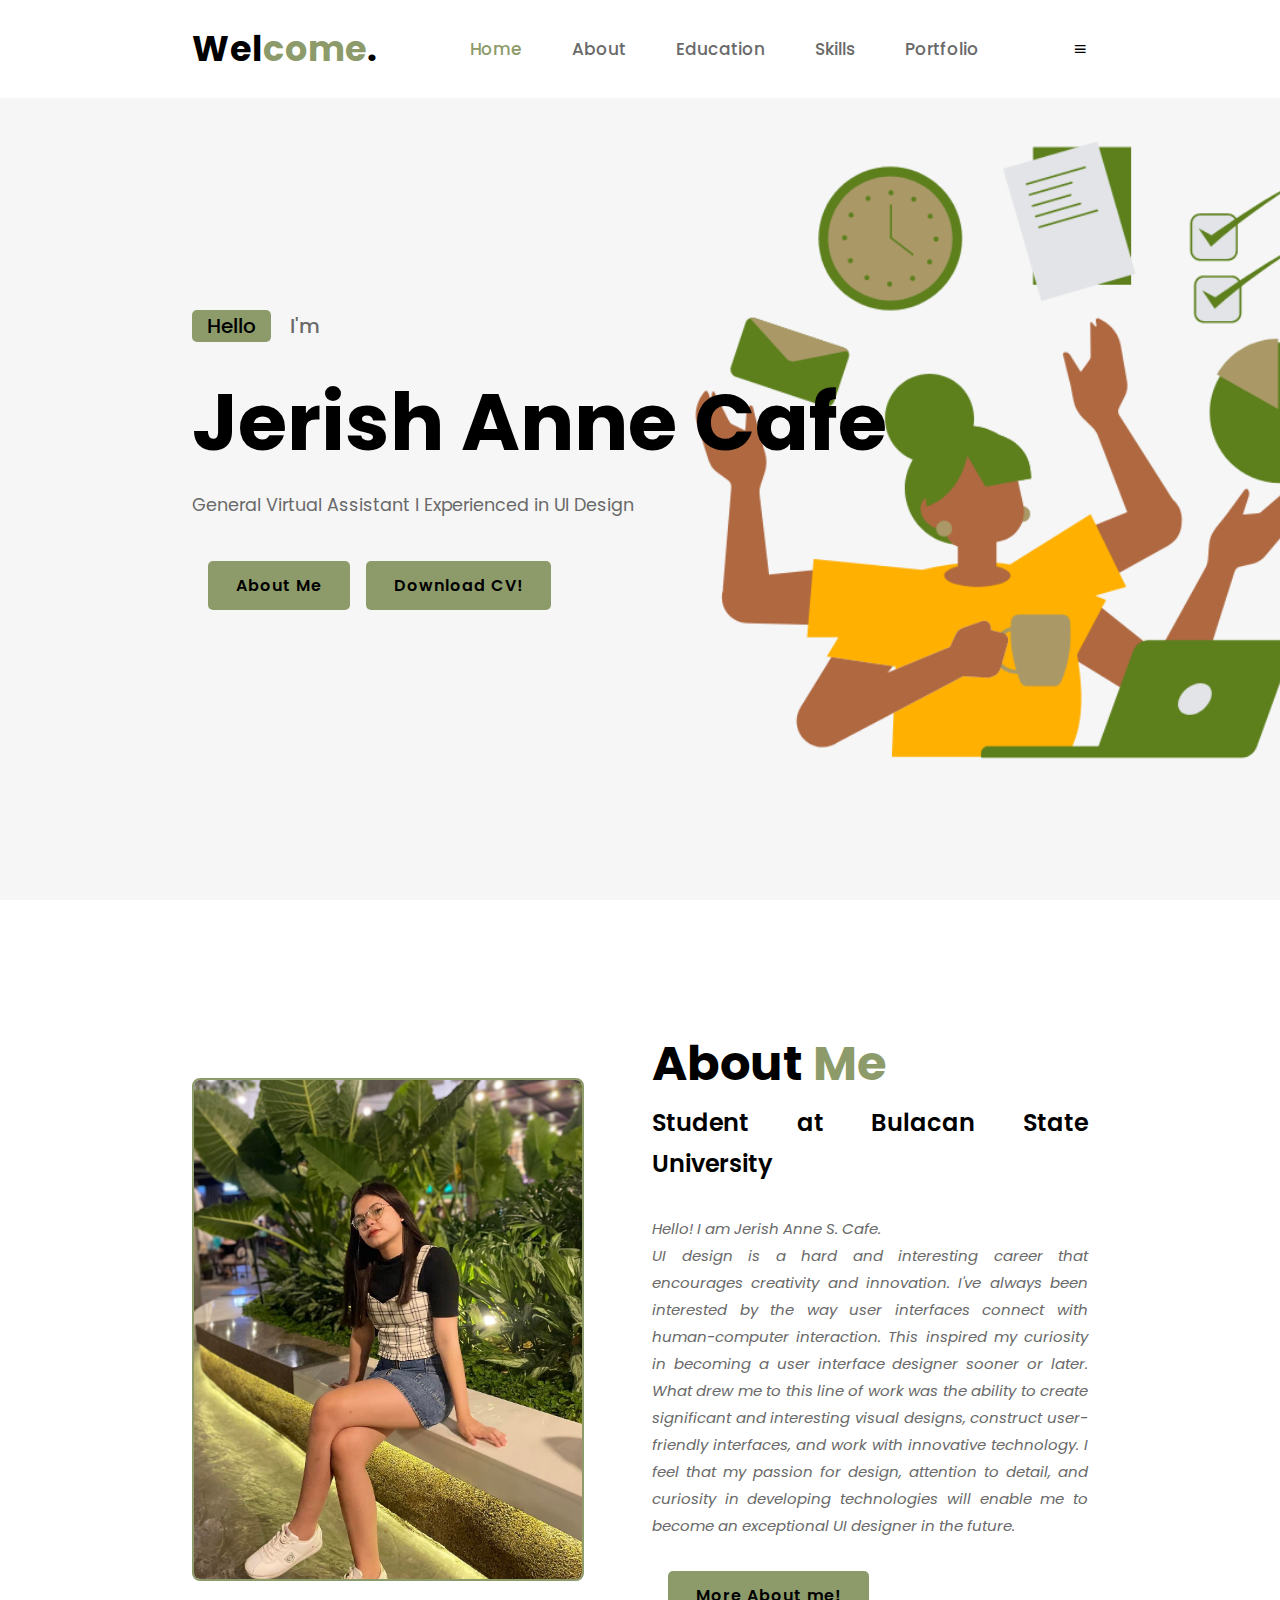
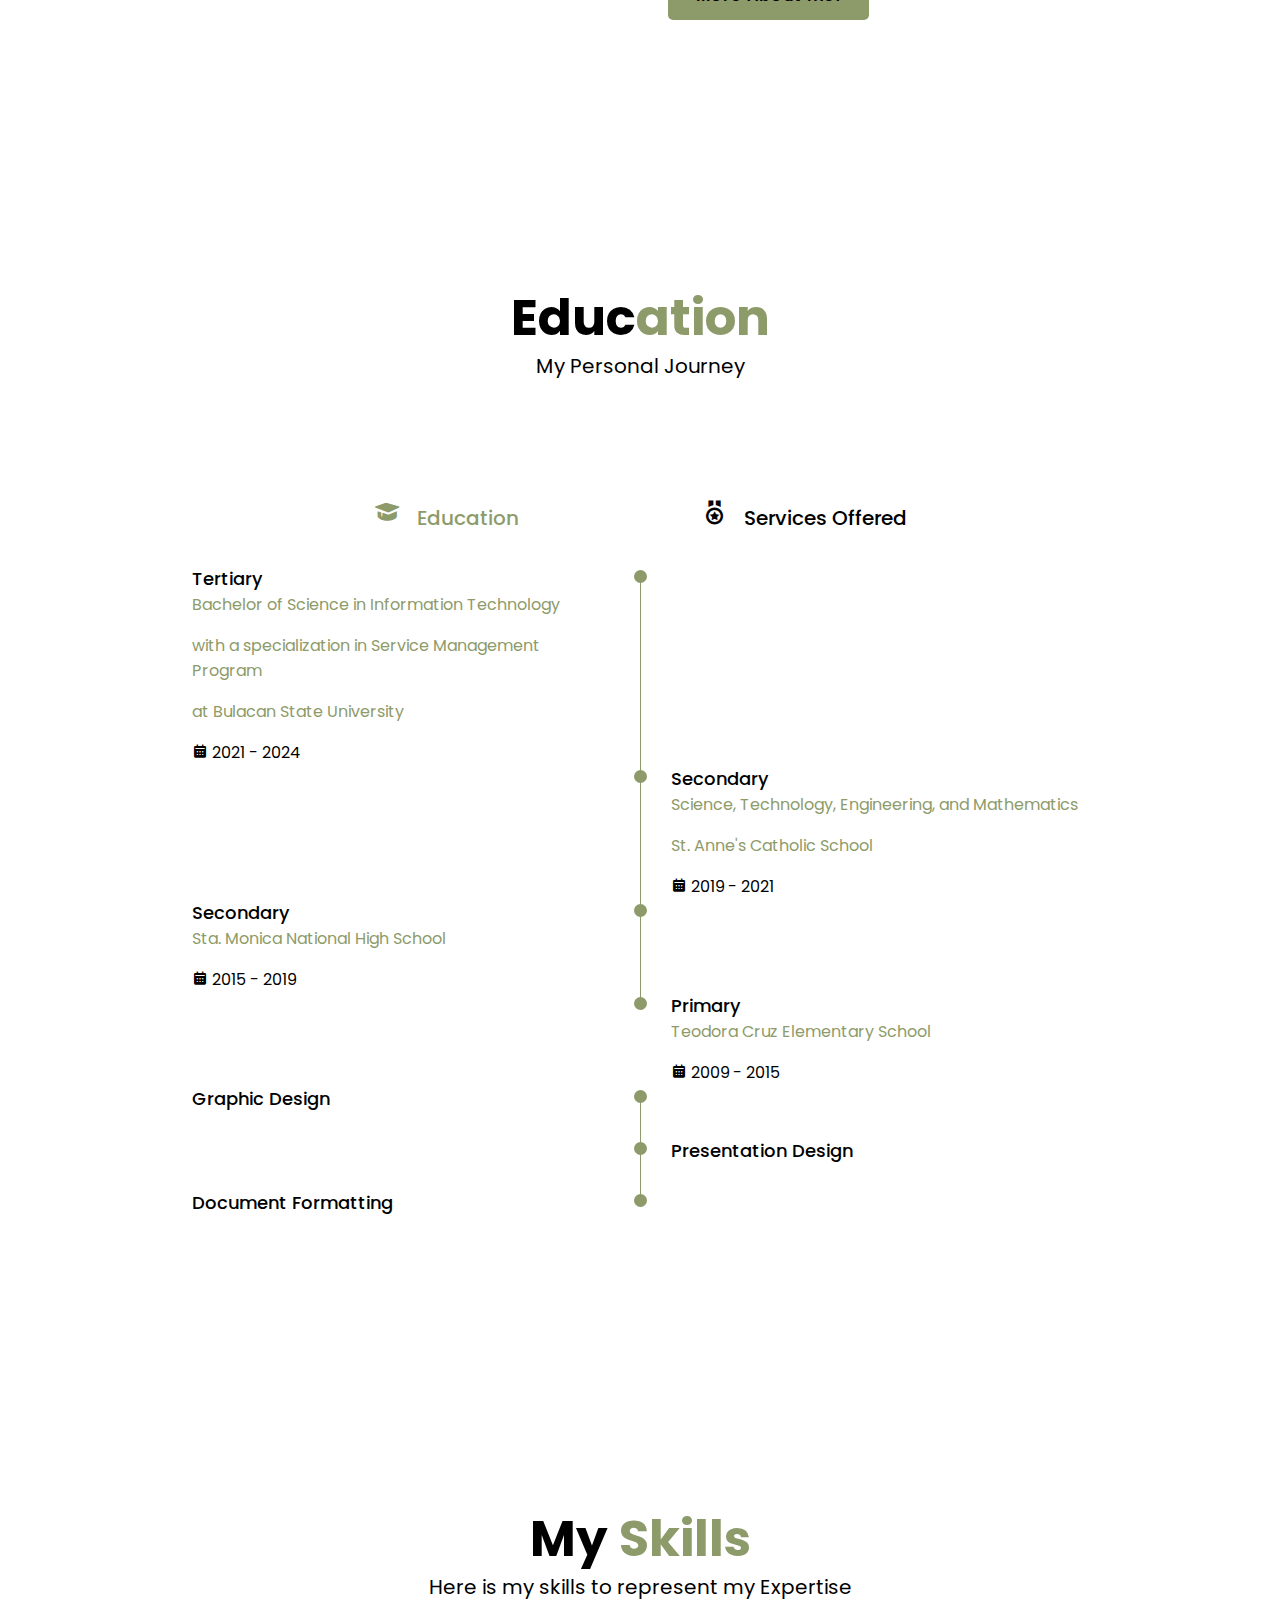
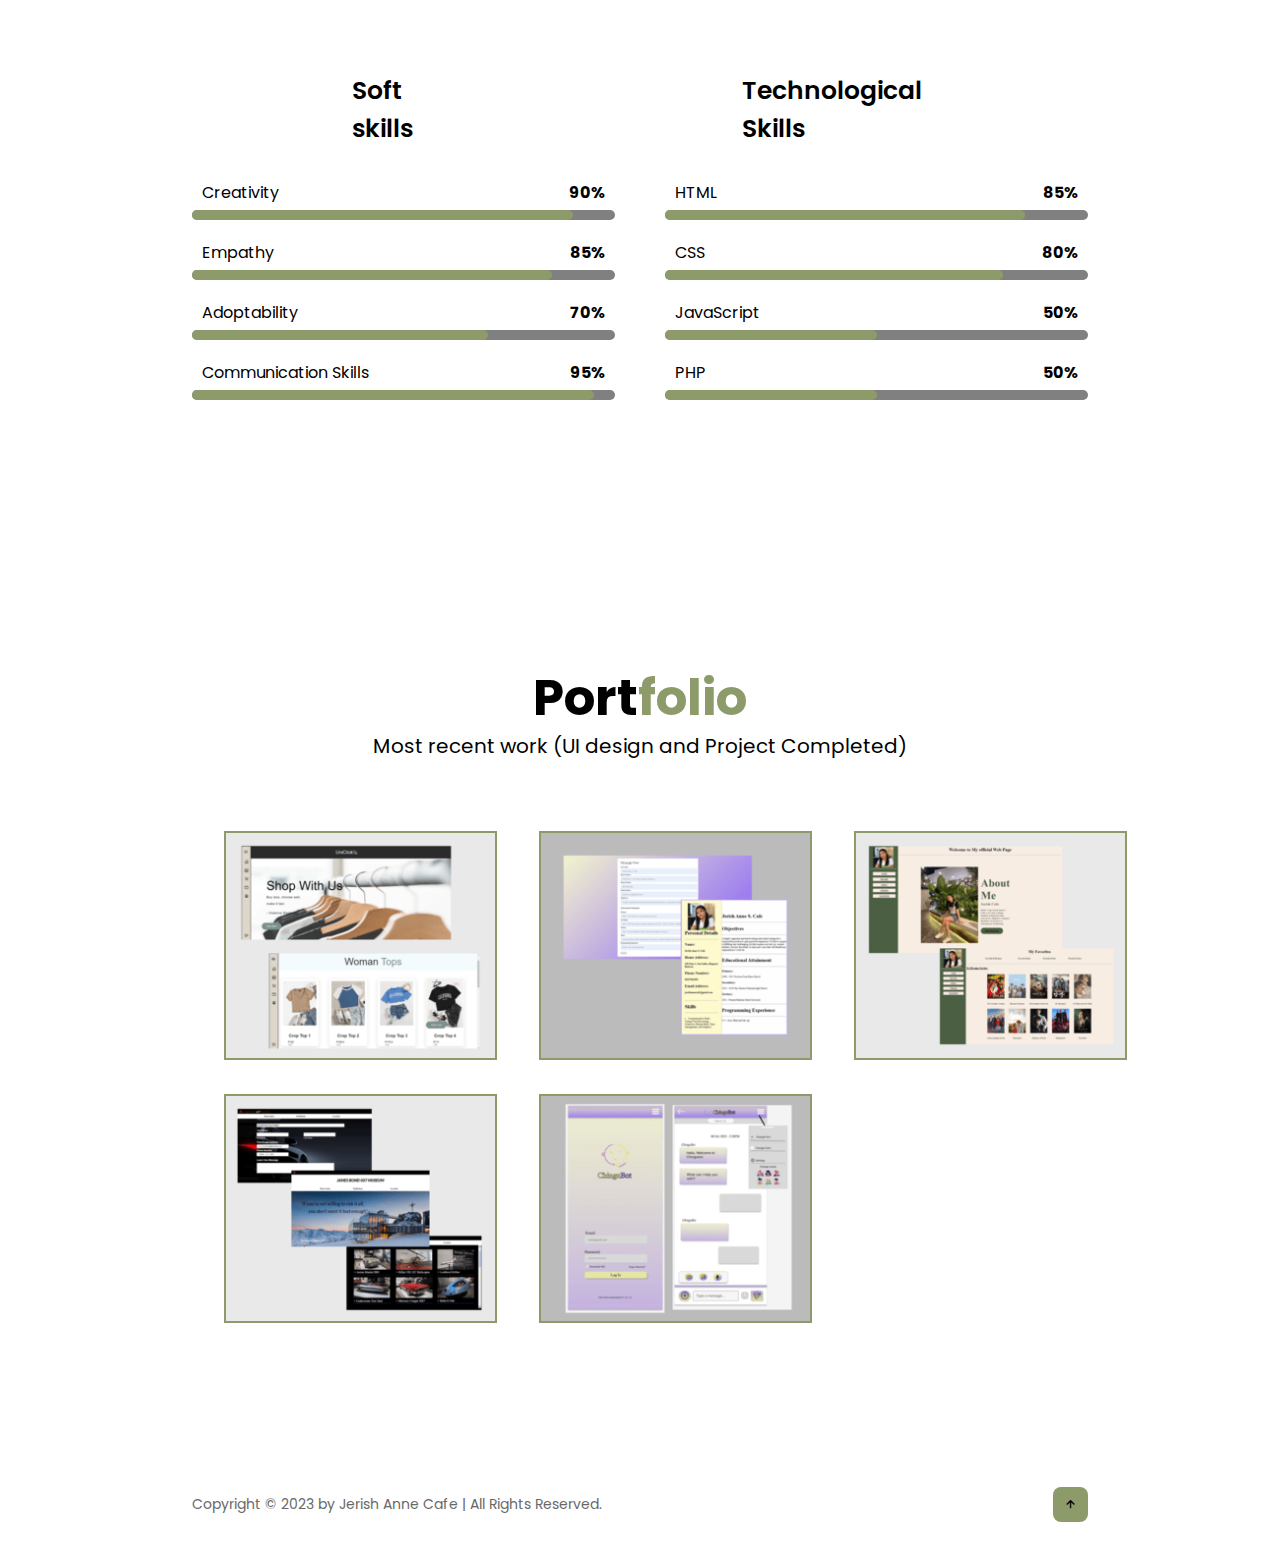
==== commit 1834a368: "Update index.html" ====
--- a/index.html
+++ b/index.html
@@ -108,7 +108,8 @@
                         <div>
                             <h3 class="qualification_title">Tertiary</h3>
                             <span class="qualification_subtitle">Bachelor of Science in Information Technology</span>
-                            <span class="qualification_subtitle">Bulacan State University</span>
+                            <span class="qualification_subtitle">with a specialization in Service Management Program</span>
+                            <span class="qualification_subtitle">at Bulacan State University</span>
                             <div class="qualification_calendar">
                                 <i class='bx bxs-calendar'></i>
                                 2021 - 2024
